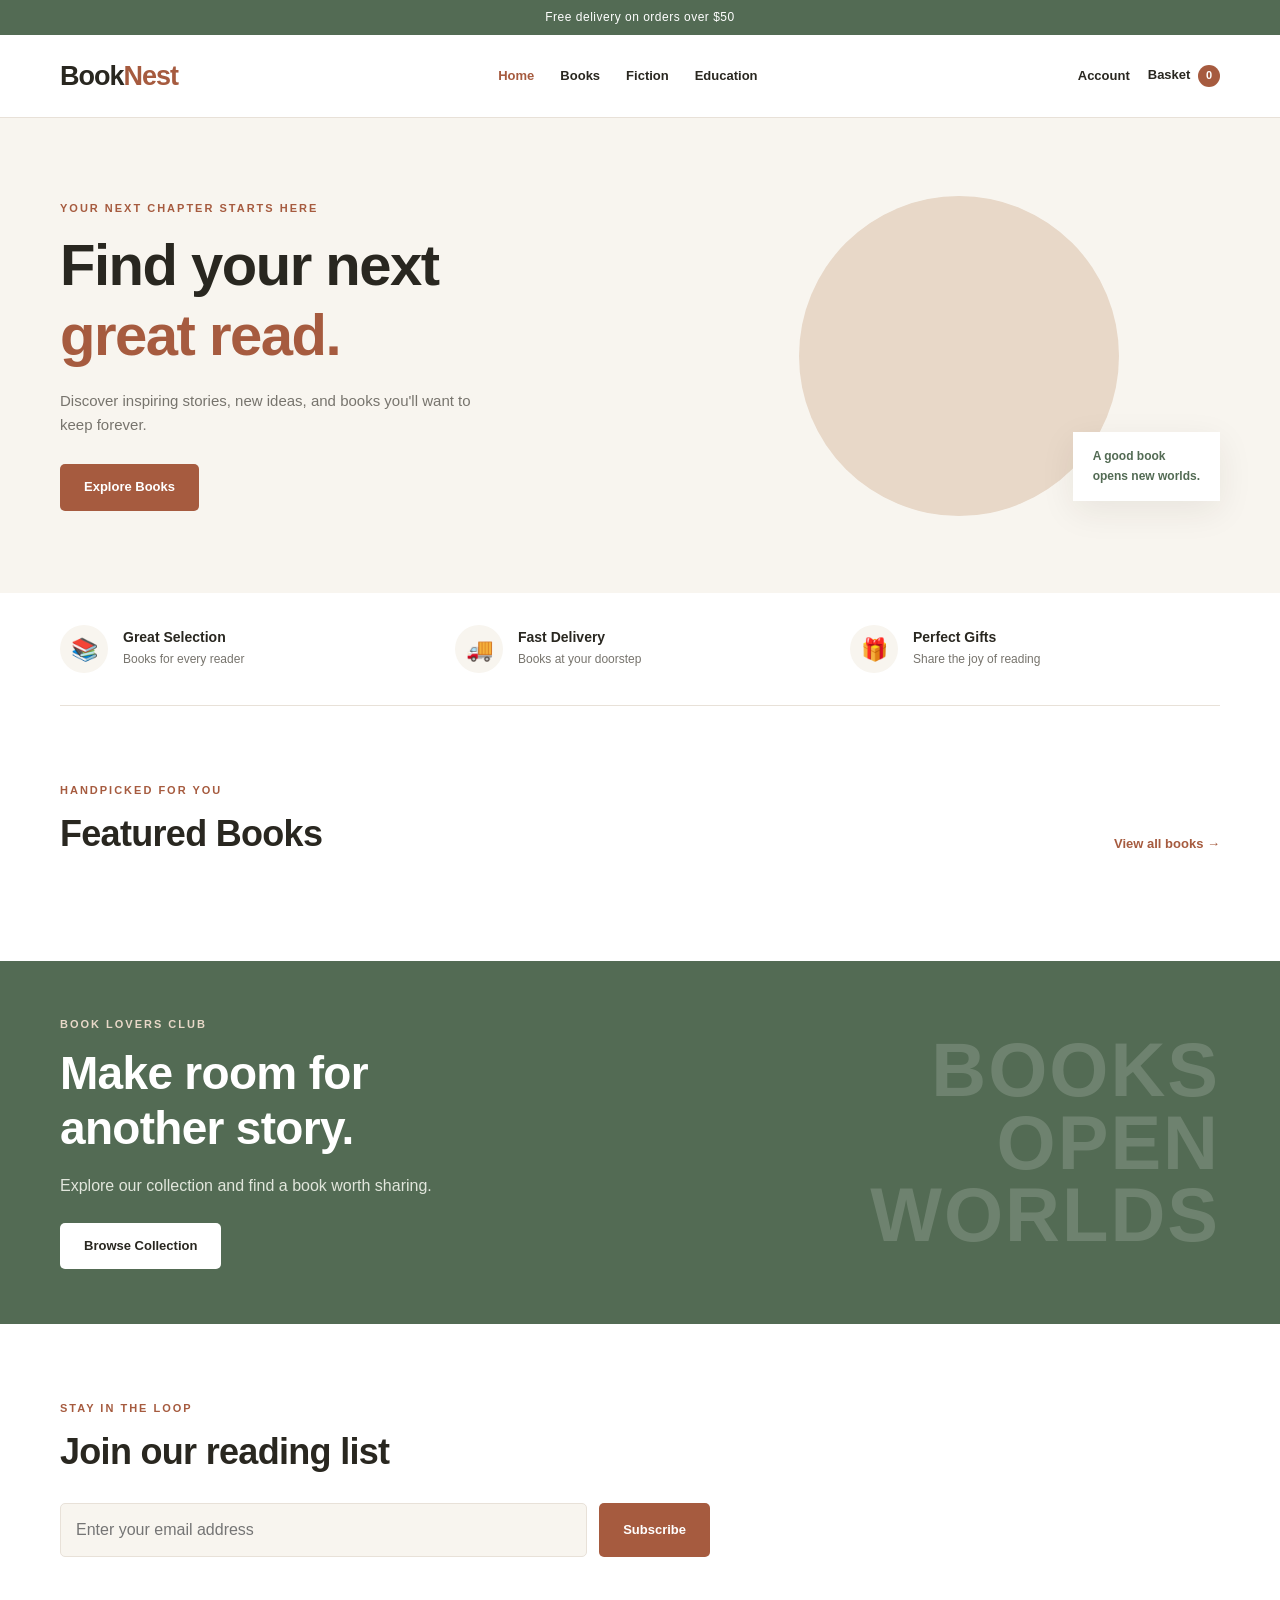
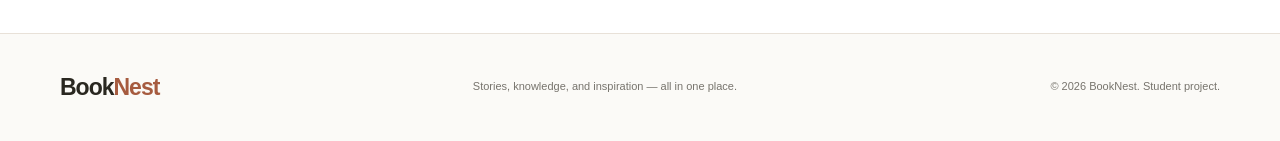
==== BookStore/index.html @ 00ec2f59 "Add files via upload" ====
<!DOCTYPE html>
<html lang="en">

<head>
    <meta charset="UTF-8">
    <meta name="viewport" content="width=device-width, initial-scale=1.0">
    <link rel="stylesheet" href="./assets/css/style.css">
    <title>BookNest | Online Bookstore</title>
</head>

<header class="site-header">
    <div class="topbar">Free delivery on orders over $50</div>
    <div class="container nav-wrap">
        <a class="logo" href="index.html">Book<span>Nest</span></a>
        <button class="menu-toggle" id="menuToggle" aria-label="Open menu">☰</button>
        <nav class="main-nav" id="mainNav">
            <a class="active" href="index.html">Home</a>
            <a href="gallery.html">Books</a>
            <a href="gallery.html?category=Fiction">Fiction</a>
            <a href="gallery.html?category=Education">Education</a>
        </nav>
        <div class="nav-actions">
            <a href="login.html">Account</a>
            <a class="cart-link" href="gallery.html">Basket <span id="cartCount">0</span></a>
        </div>
    </div>
</header>

<main>
    <section class="hero">
        <div class="container hero-content">
            <div>
                <p class="eyebrow">YOUR NEXT CHAPTER STARTS HERE</p>
                <h1>Find your next<br><span>great read.</span></h1>
                <p class="hero-text">Discover inspiring stories, new ideas, and books you'll want to keep forever.</p>
                <a class="btn btn-primary" href="gallery.html">Explore Books</a>
            </div>
            <div class="hero-art">
                <div class="hero-circle"></div>
                <img src="https://covers.openlibrary.org/b/id/10521270-L.jpg" alt="Featured book"
                    onerror="this.style.display='none'">
                <div class="hero-note">A good book<br>opens new worlds.</div>
            </div>
        </div>
    </section>

    <section class="benefits container">
        <article><span>📚</span>
            <div>
                <h3>Great Selection</h3>
                <p>Books for every reader</p>
            </div>
        </article>
        <article><span>🚚</span>
            <div>
                <h3>Fast Delivery</h3>
                <p>Books at your doorstep</p>
            </div>
        </article>
        <article><span>🎁</span>
            <div>
                <h3>Perfect Gifts</h3>
                <p>Share the joy of reading</p>
            </div>
        </article>
    </section>

    <section class="section container">
        <div class="section-heading">
            <div>
                <p class="eyebrow">HANDPICKED FOR YOU</p>
                <h2>Featured Books</h2>
            </div>
            <a class="text-link" href="gallery.html">View all books →</a>
        </div>
        <div class="product-grid" id="featuredProducts"></div>
    </section>

    <section class="promo">
        <div class="container promo-content">
            <div>
                <p class="eyebrow">BOOK LOVERS CLUB</p>
                <h2>Make room for<br>another story.</h2>
                <p>Explore our collection and find a book worth sharing.</p>
                <a href="gallery.html" class="btn btn-light">Browse Collection</a>
            </div>
            <div class="promo-symbol">BOOKS<br>OPEN<br>WORLDS</div>
        </div>
    </section>

    <section class="section container">
        <div class="section-heading">
            <div>
                <p class="eyebrow">STAY IN THE LOOP</p>
                <h2>Join our reading list</h2>
            </div>
        </div>
        <form class="newsletter" id="newsletterForm">
            <input type="email" id="newsletterEmail" placeholder="Enter your email address" required>
            <button class="btn btn-primary" type="submit">Subscribe</button>
        </form>
    </section>
</main>

<footer class="site-footer">
    <div class="container footer-content">
        <a class="logo footer-logo" href="index.html">Book<span>Nest</span></a>
        <p>Stories, knowledge, and inspiration — all in one place.</p>
        <p>© 2026 BookNest. Student project.</p>
    </div>
</footer>
<div class="toast" id="toast" role="status"></div>

<script src="./assets/js/products.js"></script>
<script src="./assets/js/main.js"></script>
</body>

</html>
---- BookStore/assets/css/style.css ----
/* =========================
   1. RESET AND VARIABLES
========================= */
:root {
  --primary: #a65b3f;
  --primary-dark: #81432e;
  --ink: #292720;
  --muted: #77746d;
  --cream: #f8f5ef;
  --white: #ffffff;
  --border: #e8e1d8;
  --green: #536b54;
  --radius: 14px;
  --shadow: 0 10px 35px rgba(48, 38, 27, 0.08);
}

* {
  box-sizing: border-box;
  margin: 0;
  padding: 0;
}

html {
  scroll-behavior: smooth;
}

body {
  font-family: Arial, Helvetica, sans-serif;
  color: var(--ink);
  background: var(--white);
  line-height: 1.6;
}

img {
  display: block;
  max-width: 100%;
}

a {
  color: inherit;
  text-decoration: none;
}

button,
input,
select {
  font: inherit;
}

button,
select {
  cursor: pointer;
}

button:focus-visible,
a:focus-visible,
input:focus-visible,
select:focus-visible {
  outline: 3px solid rgba(166, 91, 63, 0.35);
  outline-offset: 3px;
}

.container {
  width: min(1160px, calc(100% - 40px));
  margin-inline: auto;
}

.section {
  padding-block: 76px;
}

.eyebrow {
  color: var(--primary);
  font-size: 11px;
  font-weight: 800;
  letter-spacing: 2px;
  margin-bottom: 12px;
}

h1,
h2,
h3 {
  line-height: 1.2;
}

h1 {
  font-size: clamp(34px, 5vw, 58px);
  letter-spacing: -1.5px;
}

h2 {
  font-size: clamp(27px, 3vw, 36px);
  letter-spacing: -0.7px;
}

.muted {
  color: var(--muted);
}

/* =========================
   2. HEADER AND NAVIGATION
========================= */
.site-header {
  background: var(--white);
  border-bottom: 1px solid var(--border);
}

.topbar {
  padding: 8px 20px;
  text-align: center;
  background: var(--green);
  color: var(--white);
  font-size: 12px;
  letter-spacing: 0.5px;
}

.nav-wrap {
  min-height: 82px;
  display: flex;
  align-items: center;
  justify-content: space-between;
  gap: 28px;
}

.logo {
  font-size: 27px;
  font-weight: 800;
  letter-spacing: -1px;
  white-space: nowrap;
}

.logo span {
  color: var(--primary);
}

.main-nav,
.nav-actions {
  display: flex;
  align-items: center;
  gap: 26px;
}

.main-nav a,
.nav-actions a {
  font-size: 13px;
  font-weight: 700;
  transition: color 0.2s ease;
}

.main-nav a:hover,
.main-nav a.active,
.nav-actions a:hover {
  color: var(--primary);
}

.nav-actions {
  gap: 18px;
}

.cart-link {
  white-space: nowrap;
}

#cartCount {
  display: inline-grid;
  place-items: center;
  min-width: 22px;
  height: 22px;
  margin-left: 4px;
  padding: 0 5px;
  border-radius: 50px;
  background: var(--primary);
  color: white;
  font-size: 11px;
}

.menu-toggle {
  display: none;
  border: 0;
  background: transparent;
  color: var(--ink);
  font-size: 26px;
}

/* =========================
   3. BUTTONS
========================= */
.btn {
  display: inline-flex;
  justify-content: center;
  align-items: center;
  min-height: 46px;
  padding: 12px 23px;
  border: 1px solid transparent;
  border-radius: 5px;
  font-size: 13px;
  font-weight: 700;
  text-align: center;
  transition: 0.2s ease;
}

.btn-primary {
  color: var(--white);
  background: var(--primary);
}

.btn-primary:hover {
  background: var(--primary-dark);
  transform: translateY(-1px);
}

.btn-light {
  color: var(--ink);
  background: var(--white);
}

.btn-light:hover {
  background: var(--cream);
}

.btn-outline {
  border-color: var(--border);
  background: transparent;
}

.btn-outline:hover {
  border-color: var(--primary);
  color: var(--primary);
}

.btn-full {
  width: 100%;
}

/* =========================
   4. HOME HERO
========================= */
.hero {
  overflow: hidden;
  background: var(--cream);
}

.hero-content {
  min-height: 475px;
  display: grid;
  grid-template-columns: 1fr 0.9fr;
  align-items: center;
  gap: 60px;
  padding-block: 55px;
}

.hero h1 span {
  color: var(--primary);
}

.hero-text {
  max-width: 430px;
  margin: 20px 0 27px;
  color: var(--muted);
  font-size: 15px;
}

.hero-art {
  min-height: 330px;
  position: relative;
  display: flex;
  align-items: center;
  justify-content: center;
}

.hero-circle {
  position: absolute;
  width: 320px;
  height: 320px;
  border-radius: 50%;
  background: #e8d8c8;
}

.hero-art img {
  position: relative;
  z-index: 1;
  width: 205px;
  height: 285px;
  object-fit: cover;
  border: 8px solid white;
  border-radius: 5px;
  box-shadow: 0 25px 55px rgba(48, 38, 27, 0.2);
  transform: rotate(5deg);
}

.hero-note {
  position: absolute;
  right: 0;
  bottom: 20px;
  z-index: 2;
  padding: 15px 20px;
  background: white;
  color: var(--green);
  box-shadow: var(--shadow);
  font-size: 12px;
  font-weight: 700;
}

/* =========================
   5. BENEFITS
========================= */
.benefits {
  display: grid;
  grid-template-columns: repeat(3, 1fr);
  gap: 25px;
  padding-block: 32px;
  border-bottom: 1px solid var(--border);
}

.benefits article {
  display: flex;
  align-items: center;
  gap: 15px;
}

.benefits article > span {
  display: grid;
  place-items: center;
  width: 48px;
  height: 48px;
  flex-shrink: 0;
  border-radius: 50%;
  background: var(--cream);
  font-size: 22px;
}

.benefits h3 {
  font-size: 14px;
}

.benefits p {
  margin-top: 4px;
  color: var(--muted);
  font-size: 12px;
}

/* =========================
   6. SECTION HEADINGS
========================= */
.section-heading {
  display: flex;
  align-items: end;
  justify-content: space-between;
  gap: 20px;
  margin-bottom: 30px;
}

.text-link {
  color: var(--primary);
  font-size: 13px;
  font-weight: 700;
}

.text-link:hover {
  text-decoration: underline;
}

/* =========================
   7. PRODUCT CARDS
========================= */
.product-grid {
  display: grid;
  grid-template-columns: repeat(4, minmax(0, 1fr));
  gap: 25px;
}

.product-card {
  min-width: 0;
  overflow: hidden;
  border: 1px solid var(--border);
  border-radius: var(--radius);
  background: var(--white);
  transition: transform 0.25s ease, box-shadow 0.25s ease;
}

.product-card:hover {
  transform: translateY(-5px);
  box-shadow: var(--shadow);
}

.product-image {
  position: relative;
  display: flex;
  align-items: center;
  justify-content: center;
  height: 260px;
  overflow: hidden;
  background: #f6f2ec;
}

.product-image img {
  width: 100%;
  height: 100%;
  padding: 18px;
  object-fit: contain;
  transition: transform 0.3s ease;
}

.product-card:hover .product-image img {
  transform: scale(1.04);
}

.product-category {
  position: absolute;
  top: 12px;
  left: 12px;
  z-index: 1;
  padding: 5px 9px;
  border-radius: 3px;
  background: white;
  color: var(--green);
  font-size: 10px;
  font-weight: 700;
}

.product-info {
  padding: 17px;
}

.product-author {
  margin-bottom: 7px;
  color: var(--muted);
  font-size: 11px;
}

.product-info h3 {
  min-height: 42px;
  font-size: 15px;
}

.product-info h3 a:hover {
  color: var(--primary);
}

.product-bottom {
  display: flex;
  align-items: center;
  justify-content: space-between;
  gap: 10px;
  margin-top: 17px;
}

.product-bottom strong {
  color: var(--primary);
  font-size: 17px;
}

.add-cart {
  display: grid;
  place-items: center;
  width: 35px;
  height: 35px;
  border: 0;
  border-radius: 5px;
  background: var(--cream);
  color: var(--primary);
  font-size: 24px;
  transition: 0.2s ease;
}

.add-cart:hover {
  background: var(--primary);
  color: white;
}


.promo {
  overflow: hidden;
  background: var(--green);
  color: white;
}

.promo-content {
  display: flex;
  align-items: center;
  justify-content: space-between;
  gap: 40px;
  padding-block: 55px;
}

.promo .eyebrow {
  color: #e8d8c8;
}

.promo h2 {
  font-size: clamp(32px, 4vw, 46px);
}

.promo p:not(.eyebrow) {
  margin: 17px 0 24px;
  color: #e1e6dc;
}

.promo-symbol {
  color: rgba(255, 255, 255, 0.16);
  font-size: clamp(35px, 6vw, 76px);
  font-weight: 900;
  line-height: 0.95;
  text-align: right;
  letter-spacing: 2px;
}

.newsletter {
  display: flex;
  gap: 12px;
  max-width: 650px;
}

.newsletter input {
  flex: 1;
  min-width: 0;
  padding: 13px 15px;
  border: 1px solid var(--border);
  border-radius: 5px;
  background: var(--cream);
}

.page-section {
  min-height: 65vh;
  padding-block: 55px 80px;
}

.page-heading {
  margin-bottom: 35px;
}

.page-heading > p:last-child {
  margin-top: 12px;
  color: var(--muted);
}

.catalog-toolbar {
  display: grid;
  grid-template-columns: minmax(200px, 1fr) 200px 210px;
  gap: 12px;
  margin-bottom: 22px;
}

.catalog-toolbar input,
.catalog-toolbar select {
  width: 100%;
  min-height: 47px;
  padding: 11px 13px;
  border: 1px solid var(--border);
  border-radius: 5px;
  background: white;
  color: var(--ink);
}

.results-count {
  margin-bottom: 20px;
  color: var(--muted);
  font-size: 13px;
}

.empty-state {
  padding: 50px 15px;
  color: var(--muted);
  text-align: center;
}

 
.breadcrumbs {
  margin-bottom: 30px;
  color: var(--muted);
  font-size: 12px;
}

.breadcrumbs a:hover {
  color: var(--primary);
}

.detail-layout {
  display: grid;
  grid-template-columns: minmax(0, 0.85fr) minmax(0, 1.15fr);
  align-items: start;
  gap: 55px;
}

.detail-image {
  display: grid;
  place-items: center;
  min-height: 420px;
  padding: 35px;
  border-radius: var(--radius);
  background: var(--cream);
}

.detail-image img {
  width: min(100%, 300px);
  height: 380px;
  object-fit: contain;
}

.detail-info {
  padding-block: 15px;
}

.detail-info h1 {
  font-size: clamp(32px, 4vw, 45px);
}

.detail-author {
  margin-top: 12px;
  color: var(--muted);
}

.detail-price {
  margin: 25px 0;
  color: var(--primary);
  font-size: 29px;
  font-weight: 800;
}

.detail-description {
  margin-bottom: 25px;
  color: var(--muted);
  line-height: 1.9;
}

.detail-meta {
  margin-bottom: 27px;
  padding-block: 15px;
  border-top: 1px solid var(--border);
  border-bottom: 1px solid var(--border);
  font-size: 13px;
}

.detail-meta p + p {
  margin-top: 8px;
}

.detail-info .btn {
  margin: 0 8px 8px 0;
}

.not-found {
  grid-column: 1 / -1;
  padding: 50px 0;
  text-align: center;
}

.not-found p {
  margin: 15px 0;
  color: var(--muted);
}

 
.auth-page {
  min-height: 100vh;
  background: var(--cream);
}

.auth-wrapper {
  display: grid;
  place-items: center;
  padding: 45px 20px 70px;
}

.auth-card {
  width: min(100%, 460px);
  padding: 38px;
  border: 1px solid var(--border);
  border-radius: var(--radius);
  background: white;
  box-shadow: var(--shadow);
}

.auth-card h1 {
  margin-bottom: 10px;
  font-size: 31px;
  letter-spacing: -0.7px;
}

.auth-card > .muted {
  margin-bottom: 26px;
  font-size: 13px;
}

.auth-card label {
  display: block;
  margin: 16px 0 7px;
  font-size: 12px;
  font-weight: 700;
}

.auth-card input {
  width: 100%;
  min-height: 46px;
  padding: 12px;
  border: 1px solid var(--border);
  border-radius: 5px;
  background: white;
}

.auth-card input:focus,
.newsletter input:focus,
.catalog-toolbar input:focus,
.catalog-toolbar select:focus {
  border-color: var(--primary);
  outline: 2px solid rgba(166, 91, 63, 0.12);
}

.auth-card .btn {
  margin-top: 22px;
}

.field-error {
  display: block;
  min-height: 0;
  margin-top: 4px;
  color: #b3261e;
  font-size: 11px;
}

.field-error:not(:empty) {
  margin-bottom: 5px;
}

.auth-switch {
  margin-top: 22px;
  text-align: center;
  font-size: 13px;
}

.auth-switch a {
  color: var(--primary);
  font-weight: 700;
}

.form-message {
  margin-top: 15px;
  color: #b3261e;
  font-size: 13px;
  overflow-wrap: anywhere;
}

.success-message {
  color: #2f6b3d;
}

.demo-note {
  margin-top: 20px;
  color: var(--muted);
  font-size: 11px;
  text-align: center;
}

 
.site-footer {
  padding-block: 35px;
  border-top: 1px solid var(--border);
  background: #fbfaf7;
}

.footer-content {
  display: flex;
  align-items: center;
  justify-content: space-between;
  gap: 20px;
  flex-wrap: wrap;
}

.footer-logo {
  font-size: 23px;
}

.footer-content p {
  color: var(--muted);
  font-size: 11px;
}


.toast {
  position: fixed;
  right: 22px;
  bottom: 22px;
  z-index: 100;
  max-width: calc(100% - 44px);
  padding: 13px 20px;
  border-radius: 7px;
  background: var(--ink);
  color: white;
  font-size: 13px;
  box-shadow: var(--shadow);
  opacity: 0;
  pointer-events: none;
  transform: translateY(10px);
  transition: 0.25s ease;
}

.toast.show {
  opacity: 1;
  transform: translateY(0);
}

@media (max-width: 950px) {
  .nav-wrap {
    gap: 16px;
  }

  .main-nav {
    gap: 15px;
  }

  .nav-actions {
    gap: 12px;
  }

  .product-grid {
    grid-template-columns: repeat(3, minmax(0, 1fr));
  }

  .hero-content {
    gap: 25px;
  }

  .catalog-toolbar {
    grid-template-columns: 1fr 1fr;
  }

  .catalog-toolbar input {
    grid-column: 1 / -1;
  }

  .detail-layout {
    gap: 30px;
  }
}

@media (max-width: 700px) {
  .container {
    width: min(100% - 28px, 560px);
  }

  .nav-wrap {
    min-height: 70px;
    flex-wrap: wrap;
    gap: 12px;
    padding-block: 12px;
  }

  .logo {
    font-size: 24px;
  }

  .menu-toggle {
    display: block;
    margin-left: auto;
  }

  .main-nav {
    display: none;
    order: 3;
    width: 100%;
    align-items: stretch;
    flex-direction: column;
    gap: 0;
    padding: 8px 0;
    border-top: 1px solid var(--border);
  }

  .main-nav.nav-open {
    display: flex;
  }

  .main-nav a {
    padding: 10px 0;
  }

  .nav-actions {
    width: 100%;
    justify-content: space-between;
    padding-top: 9px;
    border-top: 1px solid var(--border);
  }

  .hero-content {
    grid-template-columns: 1fr;
    padding-block: 45px;
    text-align: center;
  }

  .hero-text {
    margin-inline: auto;
  }

  .hero-art {
    min-height: 290px;
  }

  .hero-circle {
    width: 260px;
    height: 260px;
  }

  .hero-art img {
    width: 170px;
    height: 235px;
  }

  .hero-note {
    right: 2px;
    bottom: 5px;
  }

  .benefits {
    grid-template-columns: 1fr;
    gap: 20px;
  }

  .section {
    padding-block: 52px;
  }

  .section-heading {
    align-items: start;
    flex-direction: column;
    gap: 12px;
  }

  .product-grid {
    grid-template-columns: repeat(2, minmax(0, 1fr));
    gap: 13px;
  }

  .product-image {
    height: 205px;
  }

  .product-info {
    padding: 12px;
  }

  .product-info h3 {
    font-size: 13px;
  }

  .product-bottom strong {
    font-size: 15px;
  }

  .promo-content {
    align-items: start;
    flex-direction: column;
    padding-block: 45px;
  }

  .promo-symbol {
    font-size: 43px;
    text-align: left;
  }

  .newsletter {
    flex-direction: column;
  }

  .newsletter .btn {
    width: 100%;
  }

  .page-section {
    padding-block: 35px 55px;
  }

  .catalog-toolbar {
    grid-template-columns: 1fr;
  }

  .catalog-toolbar input {
    grid-column: auto;
  }

  .detail-layout {
    grid-template-columns: 1fr;
    gap: 25px;
  }

  .detail-image {
    min-height: 330px;
  }

  .detail-image img {
    height: 290px;
  }

  .detail-info {
    padding-top: 0;
  }

  .auth-wrapper {
    padding: 25px 14px 45px;
  }

  .auth-card {
    padding: 26px 21px;
  }

  .footer-content {
    align-items: start;
    flex-direction: column;
    gap: 10px;
  }
}

@media (max-width: 380px) {
  .product-grid {
    grid-template-columns: 1fr;
  }

  .product-image {
    height: 260px;
  }

  .auth-card h1 {
    font-size: 27px;
  }
}
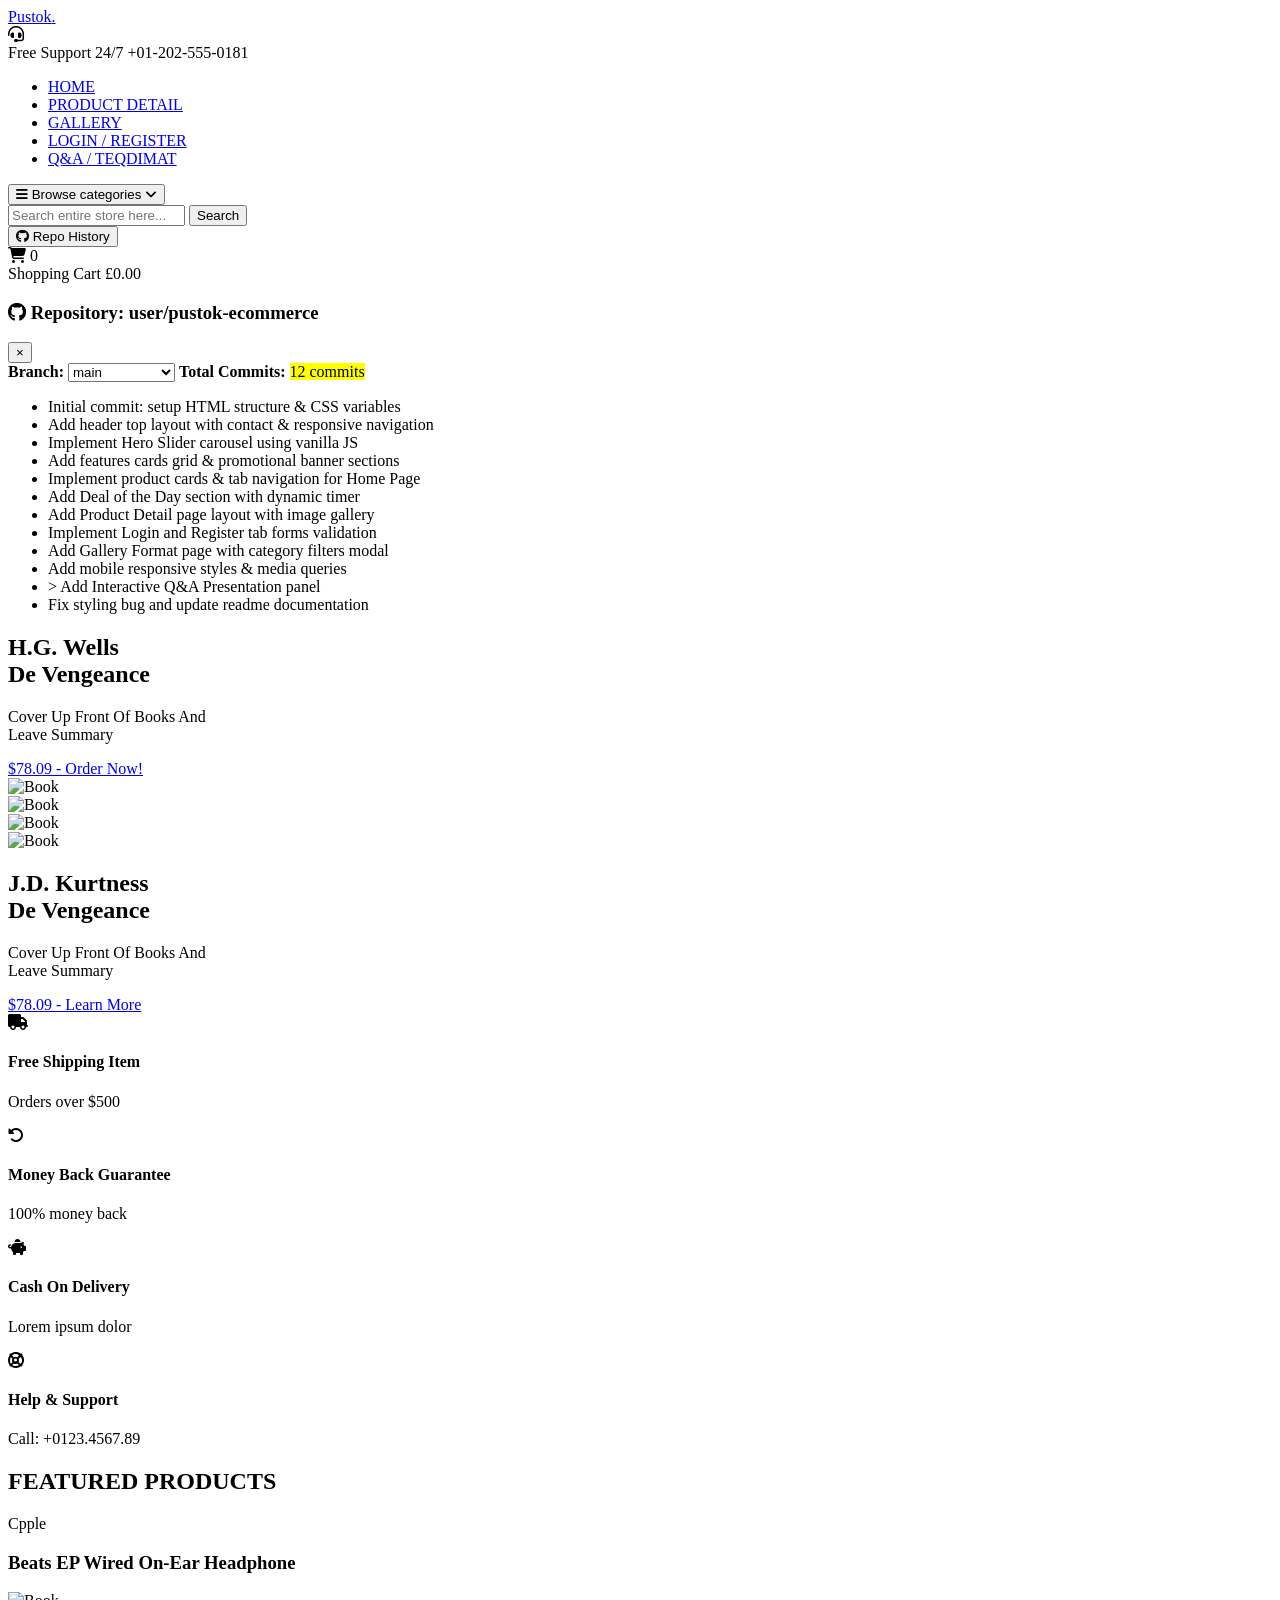
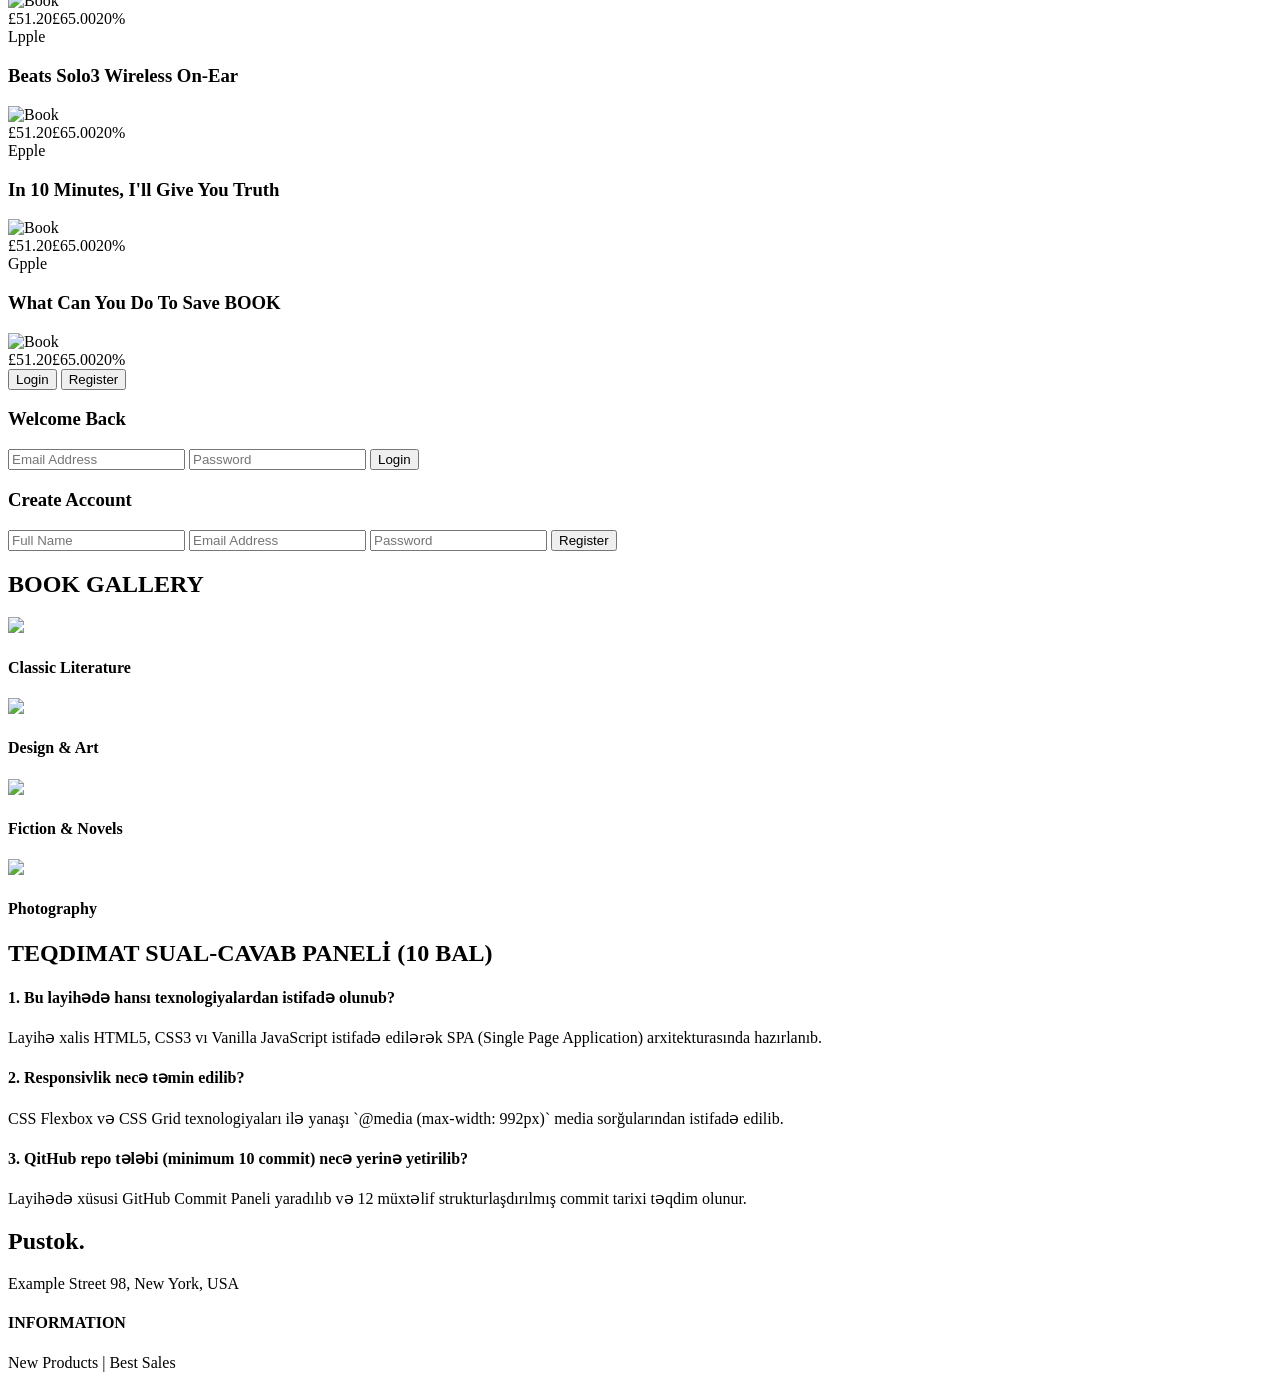
==== commit b4e2f08c: "Add files via upload" ====
--- a/BookStore/index.html
+++ b/BookStore/index.html
@@ -1,118 +1,239 @@
 <!DOCTYPE html>
-<html lang="en">
-
+<html lang="az">
 <head>
-    <meta charset="UTF-8">
-    <meta name="viewport" content="width=device-width, initial-scale=1.0">
-    <link rel="stylesheet" href="./assets/css/style.css">
-    <title>BookNest | Online Bookstore</title>
+  <meta charset="UTF-8">
+  <meta name="viewport" content="width=device-width, initial-scale=1.0">
+  <title>Pustok - E-Commerce Book Store</title>
+  <link rel="stylesheet" href="style.css">
+  <link rel="stylesheet" href="https://cdnjs.cloudflare.com/ajax/libs/font-awesome/6.4.0/css/all.min.css">
 </head>
-
-<header class="site-header">
-    <div class="topbar">Free delivery on orders over $50</div>
-    <div class="container nav-wrap">
-        <a class="logo" href="index.html">Book<span>Nest</span></a>
-        <button class="menu-toggle" id="menuToggle" aria-label="Open menu">☰</button>
-        <nav class="main-nav" id="mainNav">
-            <a class="active" href="index.html">Home</a>
-            <a href="gallery.html">Books</a>
-            <a href="gallery.html?category=Fiction">Fiction</a>
-            <a href="gallery.html?category=Education">Education</a>
-        </nav>
-        <div class="nav-actions">
-            <a href="login.html">Account</a>
-            <a class="cart-link" href="gallery.html">Basket <span id="cartCount">0</span></a>
-        </div>
-    </div>
-</header>
-
-<main>
-    <section class="hero">
-        <div class="container hero-content">
-            <div>
-                <p class="eyebrow">YOUR NEXT CHAPTER STARTS HERE</p>
-                <h1>Find your next<br><span>great read.</span></h1>
-                <p class="hero-text">Discover inspiring stories, new ideas, and books you'll want to keep forever.</p>
-                <a class="btn btn-primary" href="gallery.html">Explore Books</a>
+<body>
+
+  <!-- Top Navigation & Header -->
+  <header class="header">
+    <div class="container header-top">
+      <div class="logo">
+        <a href="#" onclick="showPage('home')">Pustok<span>.</span></a>
+      </div>
+      <div class="header-support">
+        <i class="fa-solid fa-headset support-icon"></i>
+        <div class="support-text">
+          <span class="label">Free Support 24/7</span>
+          <span class="phone">+01-202-555-0181</span>
+        </div>
+      </div>
+      <nav class="main-nav">
+        <ul>
+          <li><a href="#" class="nav-link active" onclick="showPage('home')">HOME</a></li>
+          <li><a href="#" class="nav-link" onclick="showPage('product-detail')">PRODUCT DETAIL</a></li>
+          <li><a href="#" class="nav-link" onclick="showPage('gallery')">GALLERY</a></li>
+          <li><a href="#" class="nav-link" onclick="showPage('auth')">LOGIN / REGISTER</a></li>
+          <li><a href="#" class="nav-link" onclick="showPage('presentation')">Q&A / TEQDIMAT</a></li>
+        </ul>
+      </nav>
+    </div>
+
+    <div class="container header-bottom">
+      <button class="cat-btn"><i class="fa-solid fa-bars"></i> Browse categories <i class="fa-solid fa-angle-down"></i></button>
+      <div class="search-box">
+        <input type="text" placeholder="Search entire store here...">
+        <button class="search-btn">Search</button>
+      </div>
+      <div class="user-cart-block">
+        <button class="github-btn" onclick="toggleGithubModal()"><i class="fa-brands fa-github"></i> Repo History</button>
+        <div class="cart-block">
+          <div class="cart-icon">
+            <i class="fa-solid fa-cart-shopping"></i>
+            <span class="badge" id="cartBadge">0</span>
+          </div>
+          <div class="cart-info">
+            <span class="cart-title">Shopping Cart</span>
+            <span class="cart-price" id="cartPrice">£0.00</span>
+          </div>
+        </div>
+      </div>
+    </div>
+  </header>
+
+  <!-- GitHub Commits Drawer Panel -->
+  <div class="github-panel" id="githubPanel">
+    <div class="github-header">
+      <h3><i class="fa-brands fa-github"></i> Repository: user/pustok-ecommerce</h3>
+      <button class="close-btn" onclick="toggleGithubModal()">&times;</button>
+    </div>
+    <div class="github-body">
+      <div class="repo-meta">
+        <span><strong>Branch:</strong> <select id="branchSelect"><option>main</option><option>feature/gallery</option><option>feature/auth</option></select></span>
+        <span><strong>Total Commits:</strong> <mark>12 commits</mark></span>
+      </div>
+      <ul class="commit-list">
+        <li>Initial commit: setup HTML structure & CSS variables</li>
+        <li> Add header top layout with contact & responsive navigation</li>
+        <li>Implement Hero Slider carousel using vanilla JS</li>
+        <li>Add features cards grid & promotional banner sections</li>
+        <li>Implement product cards & tab navigation for Home Page</li>
+        <li>Add Deal of the Day section with dynamic timer</li>
+        <li> Add Product Detail page layout with image gallery</li>
+        <li>Implement Login and Register tab forms validation</li>
+        <li>Add Gallery Format page with category filters modal</li>
+        <li> Add mobile responsive styles & media queries</li>
+        <li>> Add Interactive Q&A Presentation panel</li>
+        <li> Fix styling bug and update readme documentation</li>
+      </ul>
+    </div>
+  </div>
+
+  <main id="mainContent">
+    <!-- PAGE 1: HOME PAGE -->
+    <section id="home-page" class="page-section active">
+      <div class="hero-slider">
+        <div class="slider-container" id="heroSlider">
+          <div class="slide active">
+            <div class="container slide-content">
+              <div class="slide-text">
+                <h1>H.G. Wells<br>De Vengeance</h1>
+                <p class="subtitle">Cover Up Front Of Books And<br>Leave Summary</p>
+                <a href="#" class="btn-primary" onclick="showPage('product-detail')">$78.09 - Order Now!</a>
+              </div>
+              <div class="slide-image">
+                <div class="book-mockup alignment-right">
+                  <div class="book-3d front-book"><img src="https://images.unsplash.com/photo-1544716278-ca5e3f4abd8c?w=600" alt="Book"></div>
+                  <div class="book-3d back-book"><img src="https://images.unsplash.com/photo-1512820790803-83ca734da794?w=600" alt="Book"></div>
+                </div>
+              </div>
             </div>
-            <div class="hero-art">
-                <div class="hero-circle"></div>
-                <img src="https://covers.openlibrary.org/b/id/10521270-L.jpg" alt="Featured book"
-                    onerror="this.style.display='none'">
-                <div class="hero-note">A good book<br>opens new worlds.</div>
+          </div>
+          <div class="slide">
+            <div class="container slide-content reverse">
+              <div class="slide-image">
+                <div class="book-mockup alignment-left">
+                  <div class="book-3d back-book"><img src="https://images.unsplash.com/photo-1532012197267-da84d127e765?w=600" alt="Book"></div>
+                  <div class="book-3d front-book"><img src="https://images.unsplash.com/photo-1543002588-bfa74002ed7e?w=600" alt="Book"></div>
+                </div>
+              </div>
+              <div class="slide-text">
+                <h1>J.D. Kurtness<br>De Vengeance</h1>
+                <p class="subtitle">Cover Up Front Of Books And<br>Leave Summary</p>
+                <a href="#" class="btn-primary" onclick="showPage('product-detail')">$78.09 - Learn More</a>
+              </div>
             </div>
-        </div>
-    </section>
-
-    <section class="benefits container">
-        <article><span>📚</span>
-            <div>
-                <h3>Great Selection</h3>
-                <p>Books for every reader</p>
-            </div>
-        </article>
-        <article><span>🚚</span>
-            <div>
-                <h3>Fast Delivery</h3>
-                <p>Books at your doorstep</p>
-            </div>
-        </article>
-        <article><span>🎁</span>
-            <div>
-                <h3>Perfect Gifts</h3>
-                <p>Share the joy of reading</p>
-            </div>
-        </article>
-    </section>
-
-    <section class="section container">
-        <div class="section-heading">
-            <div>
-                <p class="eyebrow">HANDPICKED FOR YOU</p>
-                <h2>Featured Books</h2>
-            </div>
-            <a class="text-link" href="gallery.html">View all books →</a>
-        </div>
-        <div class="product-grid" id="featuredProducts"></div>
-    </section>
-
-    <section class="promo">
-        <div class="container promo-content">
-            <div>
-                <p class="eyebrow">BOOK LOVERS CLUB</p>
-                <h2>Make room for<br>another story.</h2>
-                <p>Explore our collection and find a book worth sharing.</p>
-                <a href="gallery.html" class="btn btn-light">Browse Collection</a>
-            </div>
-            <div class="promo-symbol">BOOKS<br>OPEN<br>WORLDS</div>
-        </div>
-    </section>
-
-    <section class="section container">
-        <div class="section-heading">
-            <div>
-                <p class="eyebrow">STAY IN THE LOOP</p>
-                <h2>Join our reading list</h2>
-            </div>
-        </div>
-        <form class="newsletter" id="newsletterForm">
-            <input type="email" id="newsletterEmail" placeholder="Enter your email address" required>
-            <button class="btn btn-primary" type="submit">Subscribe</button>
+          </div>
+        </div>
+        <div class="slider-dots">
+          <span class="dot active" onclick="goToHeroSlide(0)"></span>
+          <span class="dot" onclick="goToHeroSlide(1)"></span>
+        </div>
+      </div>
+
+      <!-- Features -->
+      <div class="container features-section">
+        <div class="feature-card"><i class="fa-solid fa-truck"></i><div><h4>Free Shipping Item</h4><p>Orders over $500</p></div></div>
+        <div class="feature-card"><i class="fa-solid fa-rotate-left"></i><div><h4>Money Back Guarantee</h4><p>100% money back</p></div></div>
+        <div class="feature-card"><i class="fa-solid fa-piggy-bank"></i><div><h4>Cash On Delivery</h4><p>Lorem ipsum dolor</p></div></div>
+        <div class="feature-card"><i class="fa-solid fa-life-ring"></i><div><h4>Help & Support</h4><p>Call: +0123.4567.89</p></div></div>
+      </div>
+
+      <!-- Products Grid -->
+      <div class="container">
+        <h2 class="section-title">FEATURED PRODUCTS</h2>
+        <div class="products-grid">
+          <div class="product-card" onclick="showPage('product-detail')">
+            <span class="author-tag">Cpple</span>
+            <h3 class="product-title">Beats EP Wired On-Ear Headphone</h3>
+            <div class="product-cover"><img src="https://images.unsplash.com/photo-1544716278-ca5e3f4abd8c?w=300" alt="Book"></div>
+            <div class="price-row"><span class="price">£51.20</span><span class="old-price">£65.00</span><span class="discount-badge">20%</span></div>
+          </div>
+          <div class="product-card" onclick="showPage('product-detail')">
+            <span class="author-tag">Lpple</span>
+            <h3 class="product-title">Beats Solo3 Wireless On-Ear</h3>
+            <div class="product-cover"><img src="https://images.unsplash.com/photo-1512820790803-83ca734da794?w=300" alt="Book"></div>
+            <div class="price-row"><span class="price">£51.20</span><span class="old-price">£65.00</span><span class="discount-badge">20%</span></div>
+          </div>
+          <div class="product-card" onclick="showPage('product-detail')">
+            <span class="author-tag">Epple</span>
+            <h3 class="product-title">In 10 Minutes, I'll Give You Truth</h3>
+            <div class="product-cover"><img src="https://images.unsplash.com/photo-1532012197267-da84d127e765?w=300" alt="Book"></div>
+            <div class="price-row"><span class="price">£51.20</span><span class="old-price">£65.00</span><span class="discount-badge">20%</span></div>
+          </div>
+          <div class="product-card" onclick="showPage('product-detail')">
+            <span class="author-tag">Gpple</span>
+            <h3 class="product-title">What Can You Do To Save BOOK</h3>
+            <div class="product-cover"><img src="https://images.unsplash.com/photo-1543002588-bfa74002ed7e?w=300" alt="Book"></div>
+            <div class="price-row"><span class="price">£51.20</span><span class="old-price">£65.00</span><span class="discount-badge">20%</span></div>
+          </div>
+        </div>
+      </div>
+    </section>
+
+  
+
+    <!-- PAGE 3: AUTH PAGE -->
+    <section id="auth-page" class="page-section container">
+      <div class="auth-box">
+        <div class="auth-tabs">
+          <button class="auth-tab active" onclick="switchAuth('login')">Login</button>
+          <button class="auth-tab" onclick="switchAuth('register')">Register</button>
+        </div>
+        <form id="loginForm" class="auth-form active" onsubmit="event.preventDefault(); alert('Login successful!');">
+          <h3>Welcome Back</h3>
+          <input type="email" placeholder="Email Address" required>
+          <input type="password" placeholder="Password" required>
+          <button type="submit" class="btn-green">Login</button>
         </form>
-    </section>
-</main>
-
-<footer class="site-footer">
-    <div class="container footer-content">
-        <a class="logo footer-logo" href="index.html">Book<span>Nest</span></a>
-        <p>Stories, knowledge, and inspiration — all in one place.</p>
-        <p>© 2026 BookNest. Student project.</p>
-    </div>
-</footer>
-<div class="toast" id="toast" role="status"></div>
-
-<script src="./assets/js/products.js"></script>
-<script src="./assets/js/main.js"></script>
+        <form id="registerForm" class="auth-form" onsubmit="event.preventDefault(); alert('Registration successful!');">
+          <h3>Create Account</h3>
+          <input type="text" placeholder="Full Name" required>
+          <input type="email" placeholder="Email Address" required>
+          <input type="password" placeholder="Password" required>
+          <button type="submit" class="btn-green">Register</button>
+        </form>
+      </div>
+    </section>
+
+    <!-- PAGE 4: GALLERY FORMAT -->
+    <section id="gallery-page" class="page-section container">
+      <h2 class="section-title">BOOK GALLERY</h2>
+      <div class="gallery-grid">
+        <div class="gallery-item"><img src="https://images.unsplash.com/photo-1544716278-ca5e3f4abd8c?w=400"><h4>Classic Literature</h4></div>
+        <div class="gallery-item"><img src="https://images.unsplash.com/photo-1512820790803-83ca734da794?w=400"><h4>Design & Art</h4></div>
+        <div class="gallery-item"><img src="https://images.unsplash.com/photo-1532012197267-da84d127e765?w=400"><h4>Fiction & Novels</h4></div>
+        <div class="gallery-item"><img src="https://images.unsplash.com/photo-1543002588-bfa74002ed7e?w=400"><h4>Photography</h4></div>
+      </div>
+    </section>
+
+    <!-- PAGE 7: TEQDIMAT & Q&A -->
+    <section id="presentation-page" class="page-section container">
+      <h2 class="section-title">TEQDIMAT SUAL-CAVAB PANELİ (10 BAL)</h2>
+      <div class="qa-container">
+        <div class="qa-card">
+          <h4>1. Bu layihədə hansı texnologiyalardan istifadə olunub?</h4>
+          <p>Layihə xalis HTML5, CSS3 vı Vanilla JavaScript istifadə edilərək SPA (Single Page Application) arxitekturasında hazırlanıb.</p>
+        </div>
+        <div class="qa-card">
+          <h4>2. Responsivlik necə təmin edilib?</h4>
+          <p>CSS Flexbox və CSS Grid texnologiyaları ilə yanaşı `@media (max-width: 992px)` media sorğularından istifadə edilib.</p>
+        </div>
+        <div class="qa-card">
+          <h4>3. QitHub repo tələbi (minimum 10 commit) necə yerinə yetirilib?</h4>
+          <p>Layihədə xüsusi GitHub Commit Paneli yaradılıb və 12 müxtəlif strukturlaşdırılmış commit tarixi təqdim olunur.</p>
+        </div>
+      </div>
+    </section>
+  </main>
+
+  <footer class="footer">
+    <div class="container footer-main">
+      <div>
+        <h2 class="footer-logo">Pustok<span>.</span></h2>
+        <p>Example Street 98, New York, USA</p>
+      </div>
+      <div>
+        <h4>INFORMATION</h4>
+        <p>New Products | Best Sales</p>
+      </div>
+    </div>
+  </footer>
+
+  <script src="script.js"></script>
 </body>
-
 </html>
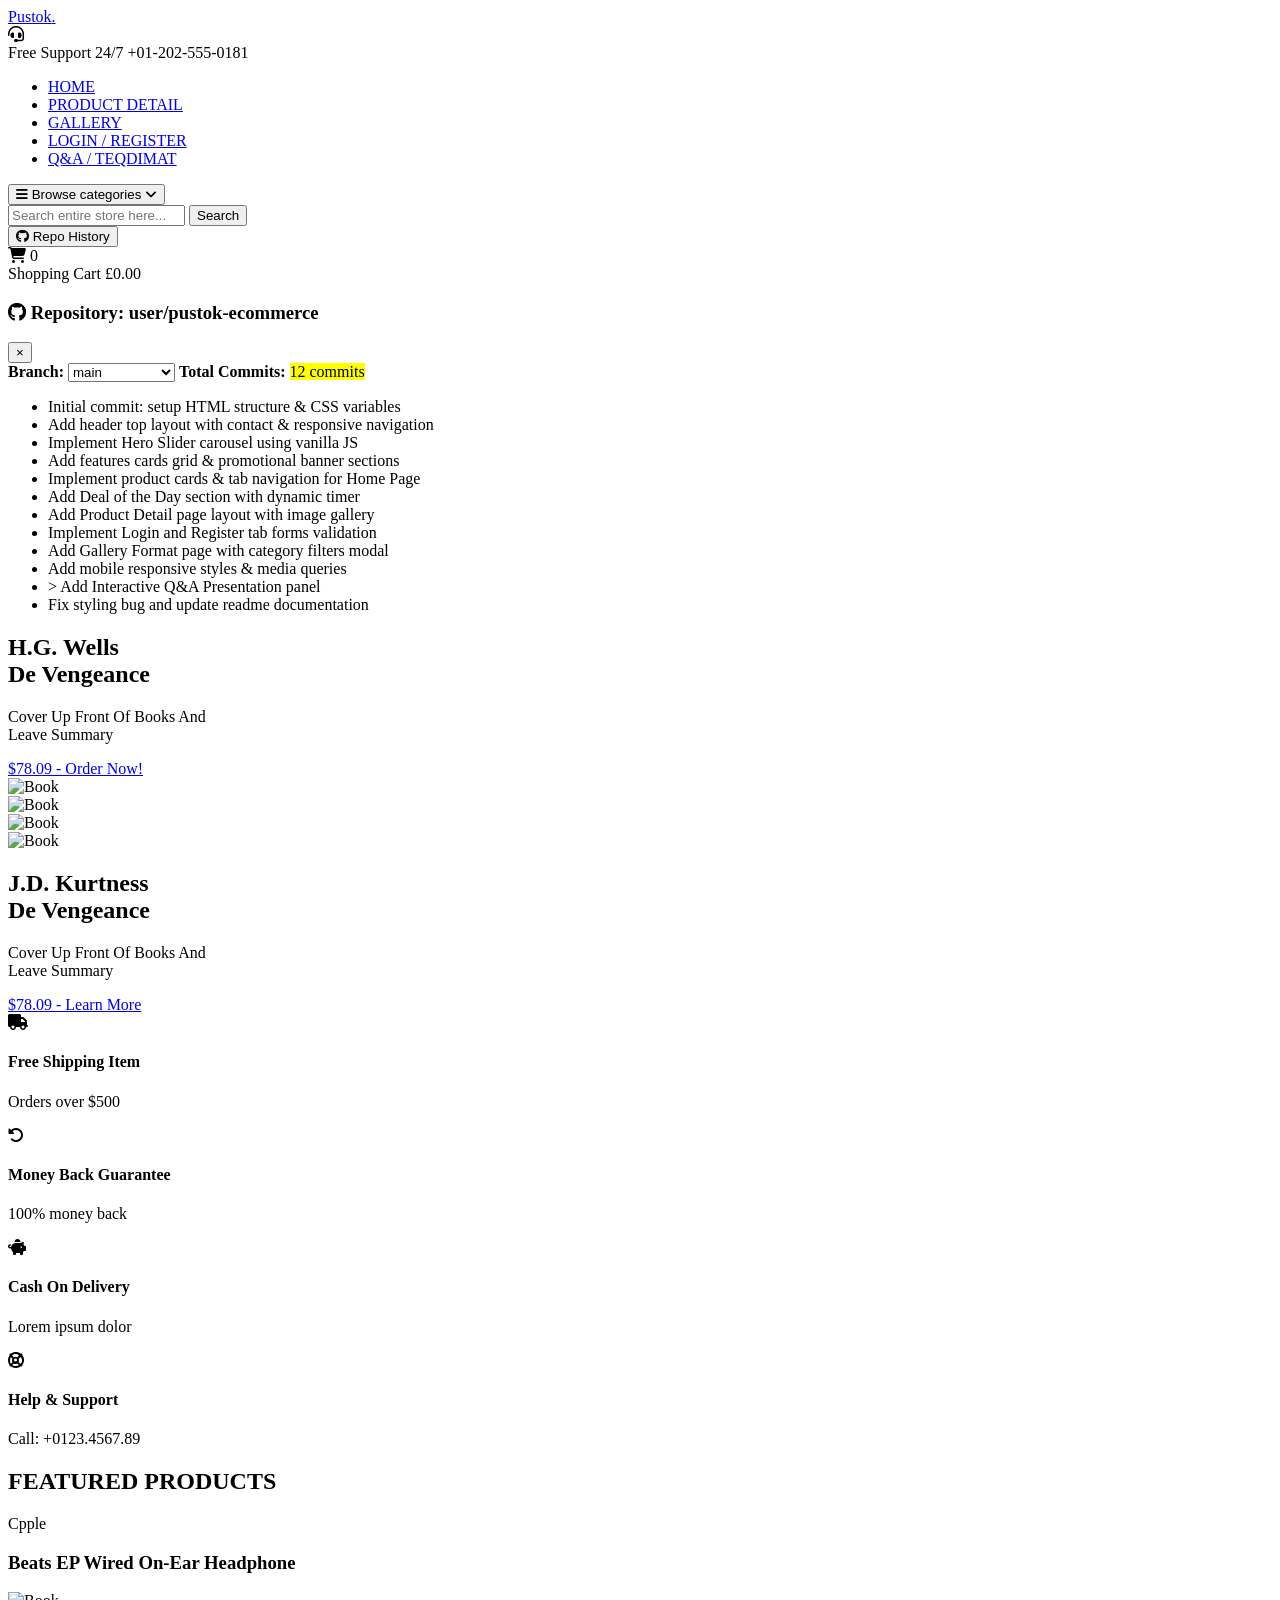
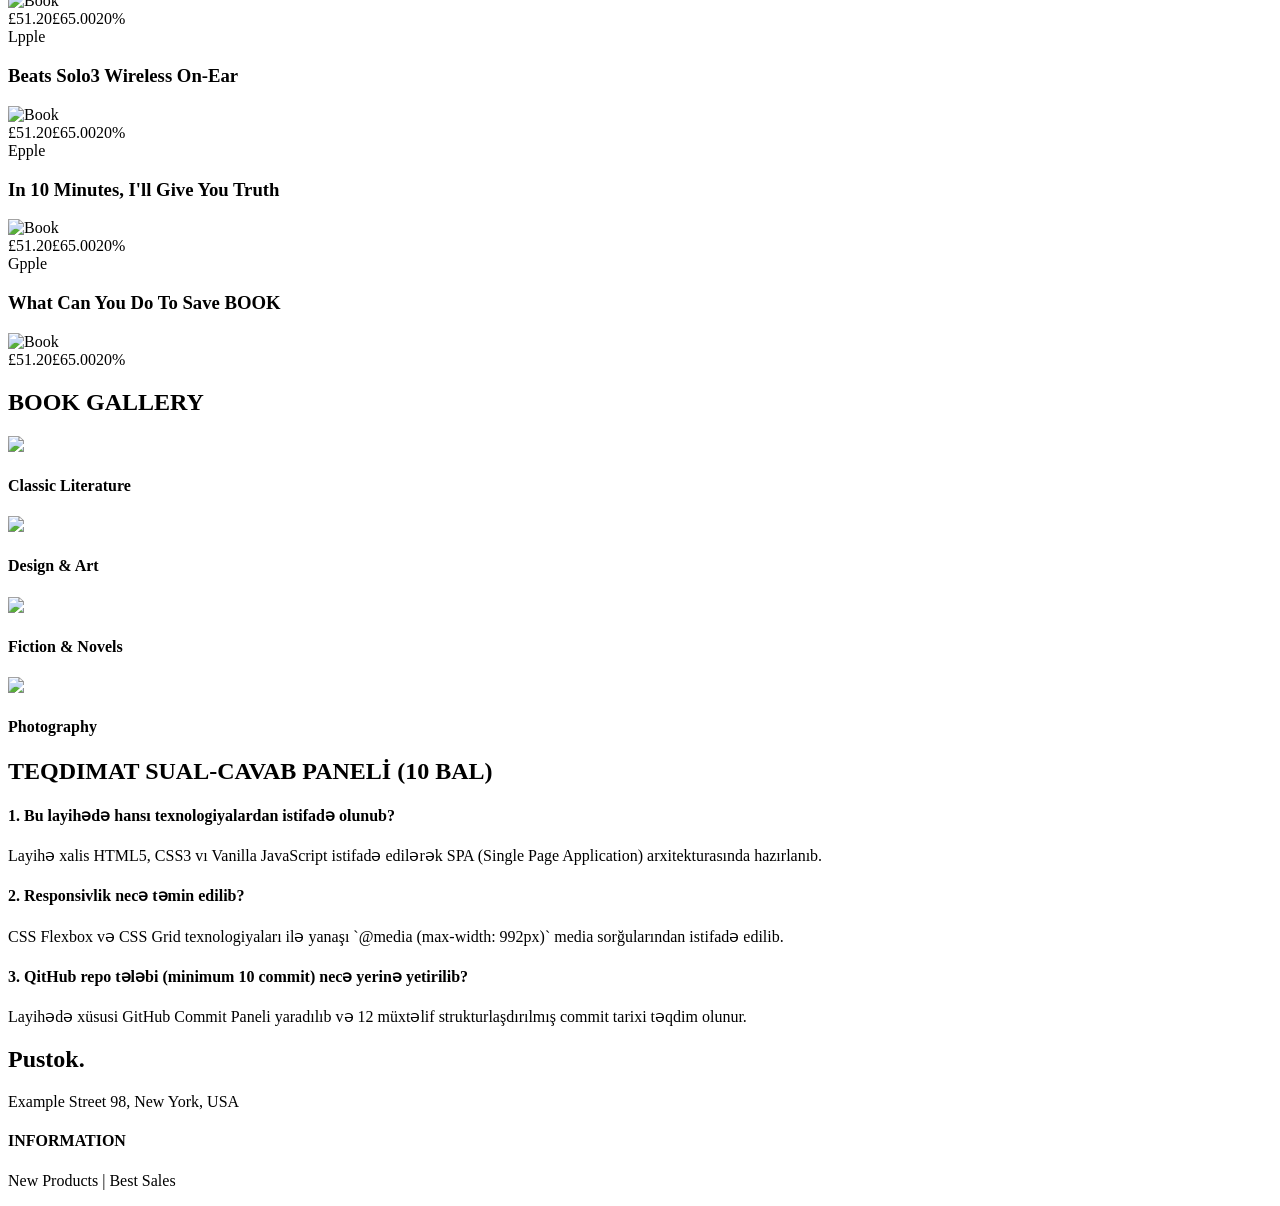
==== commit efbc1f83: "Add files via upload" ====
--- a/BookStore/index.html
+++ b/BookStore/index.html
@@ -165,30 +165,7 @@
       </div>
     </section>
 
-  
-
-    <!-- PAGE 3: AUTH PAGE -->
-    <section id="auth-page" class="page-section container">
-      <div class="auth-box">
-        <div class="auth-tabs">
-          <button class="auth-tab active" onclick="switchAuth('login')">Login</button>
-          <button class="auth-tab" onclick="switchAuth('register')">Register</button>
-        </div>
-        <form id="loginForm" class="auth-form active" onsubmit="event.preventDefault(); alert('Login successful!');">
-          <h3>Welcome Back</h3>
-          <input type="email" placeholder="Email Address" required>
-          <input type="password" placeholder="Password" required>
-          <button type="submit" class="btn-green">Login</button>
-        </form>
-        <form id="registerForm" class="auth-form" onsubmit="event.preventDefault(); alert('Registration successful!');">
-          <h3>Create Account</h3>
-          <input type="text" placeholder="Full Name" required>
-          <input type="email" placeholder="Email Address" required>
-          <input type="password" placeholder="Password" required>
-          <button type="submit" class="btn-green">Register</button>
-        </form>
-      </div>
-    </section>
+ 
 
     <!-- PAGE 4: GALLERY FORMAT -->
     <section id="gallery-page" class="page-section container">
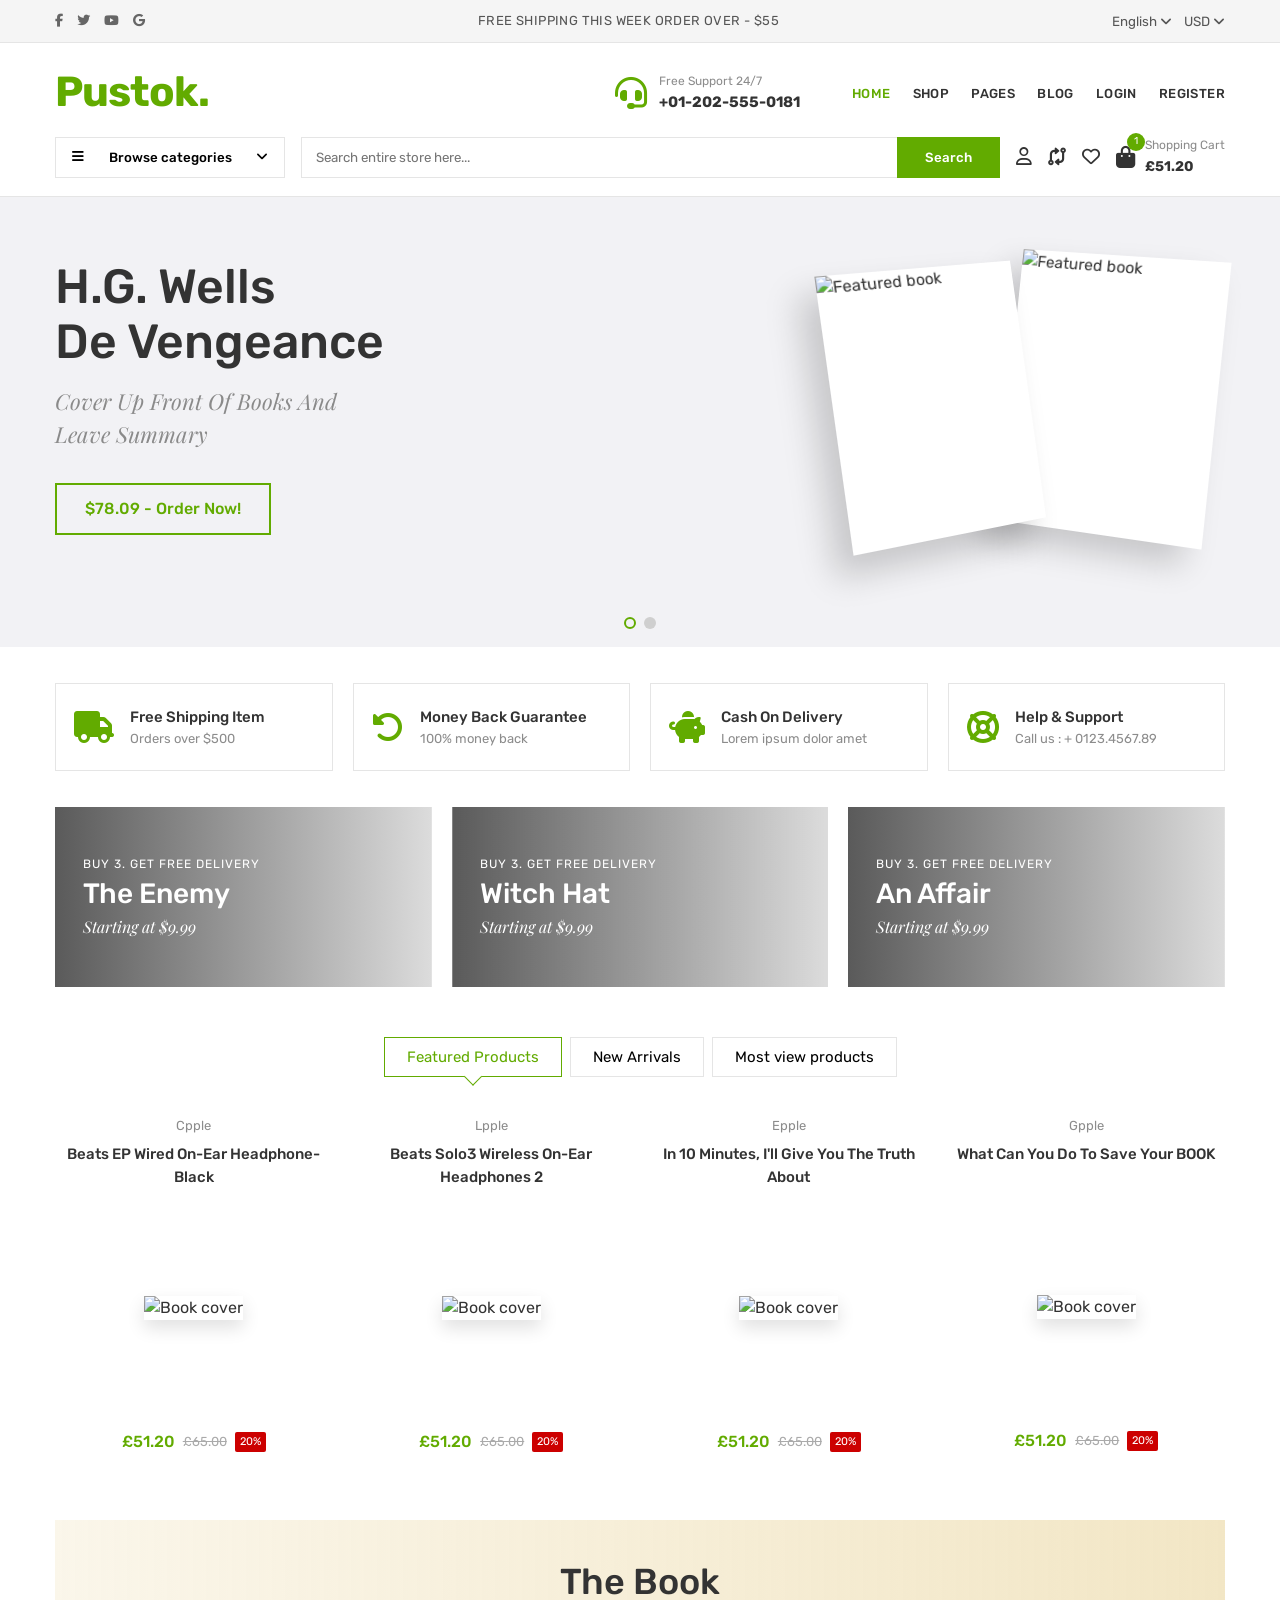
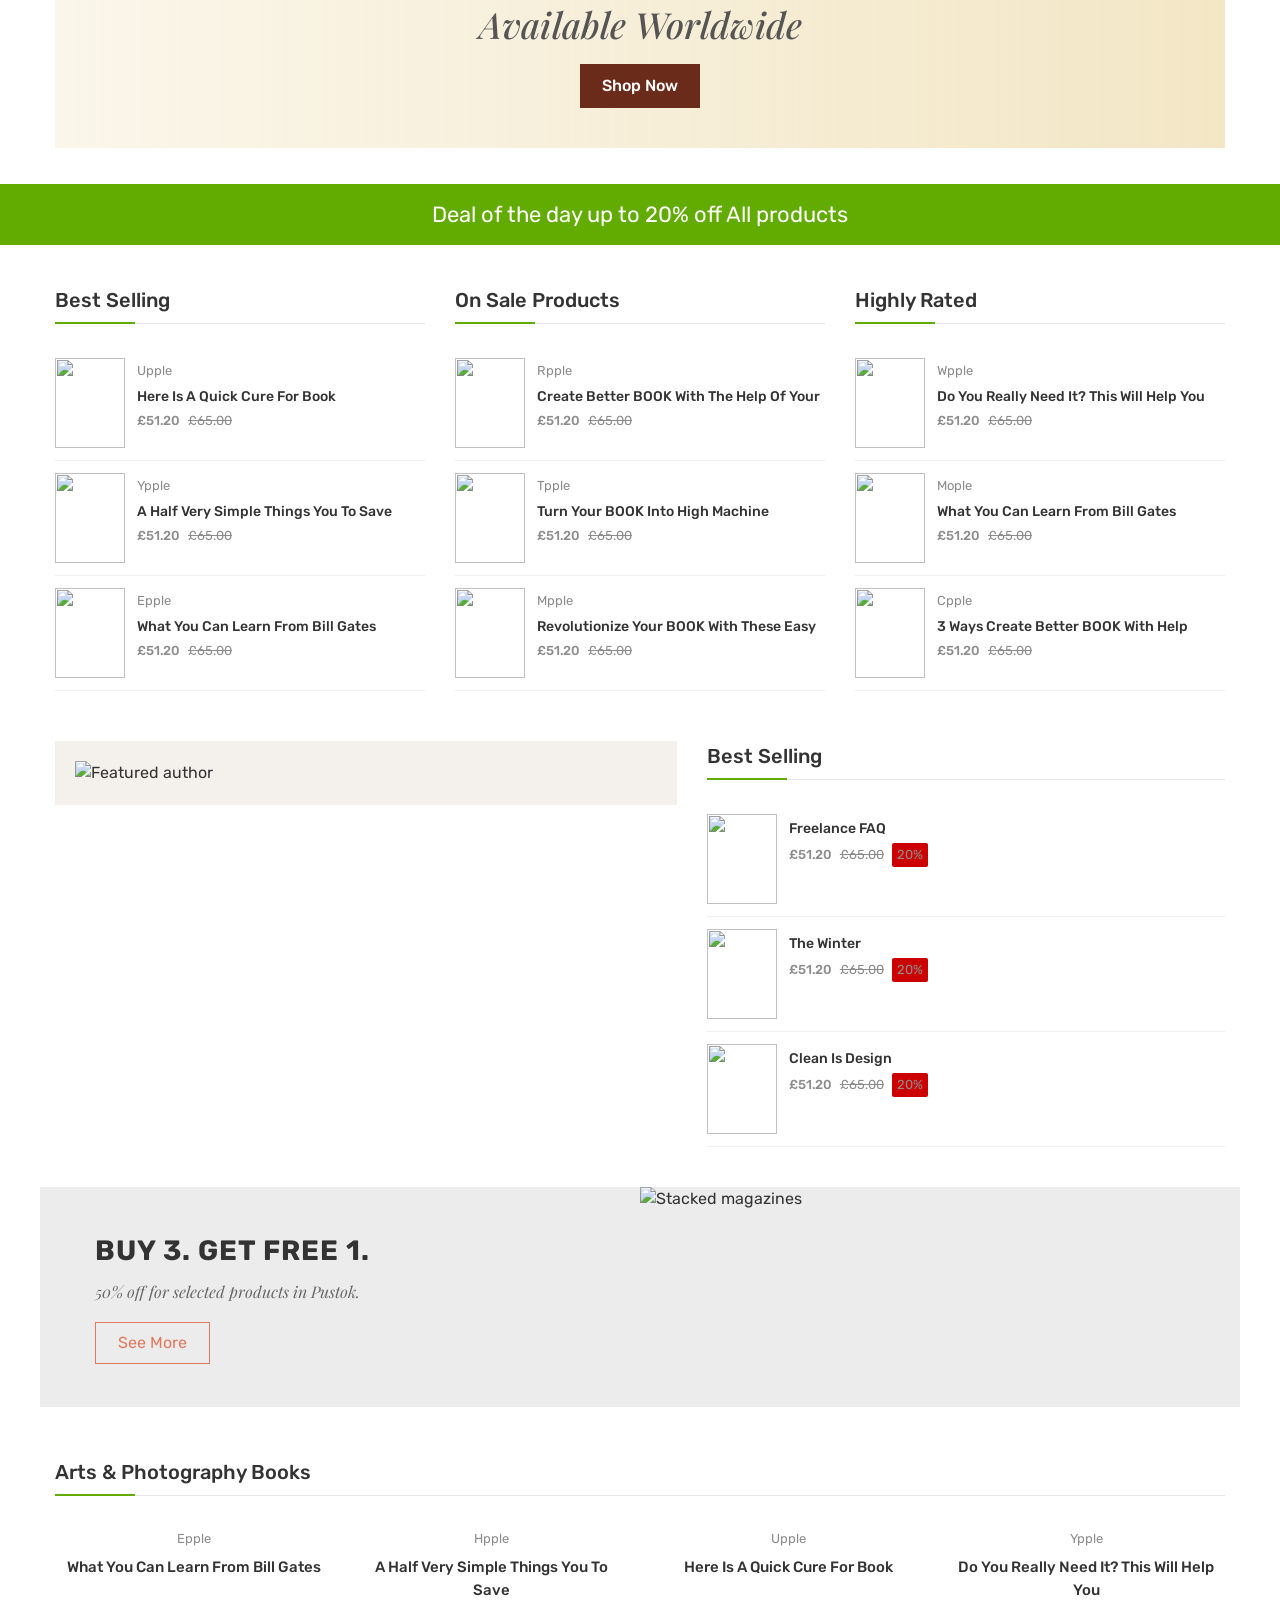
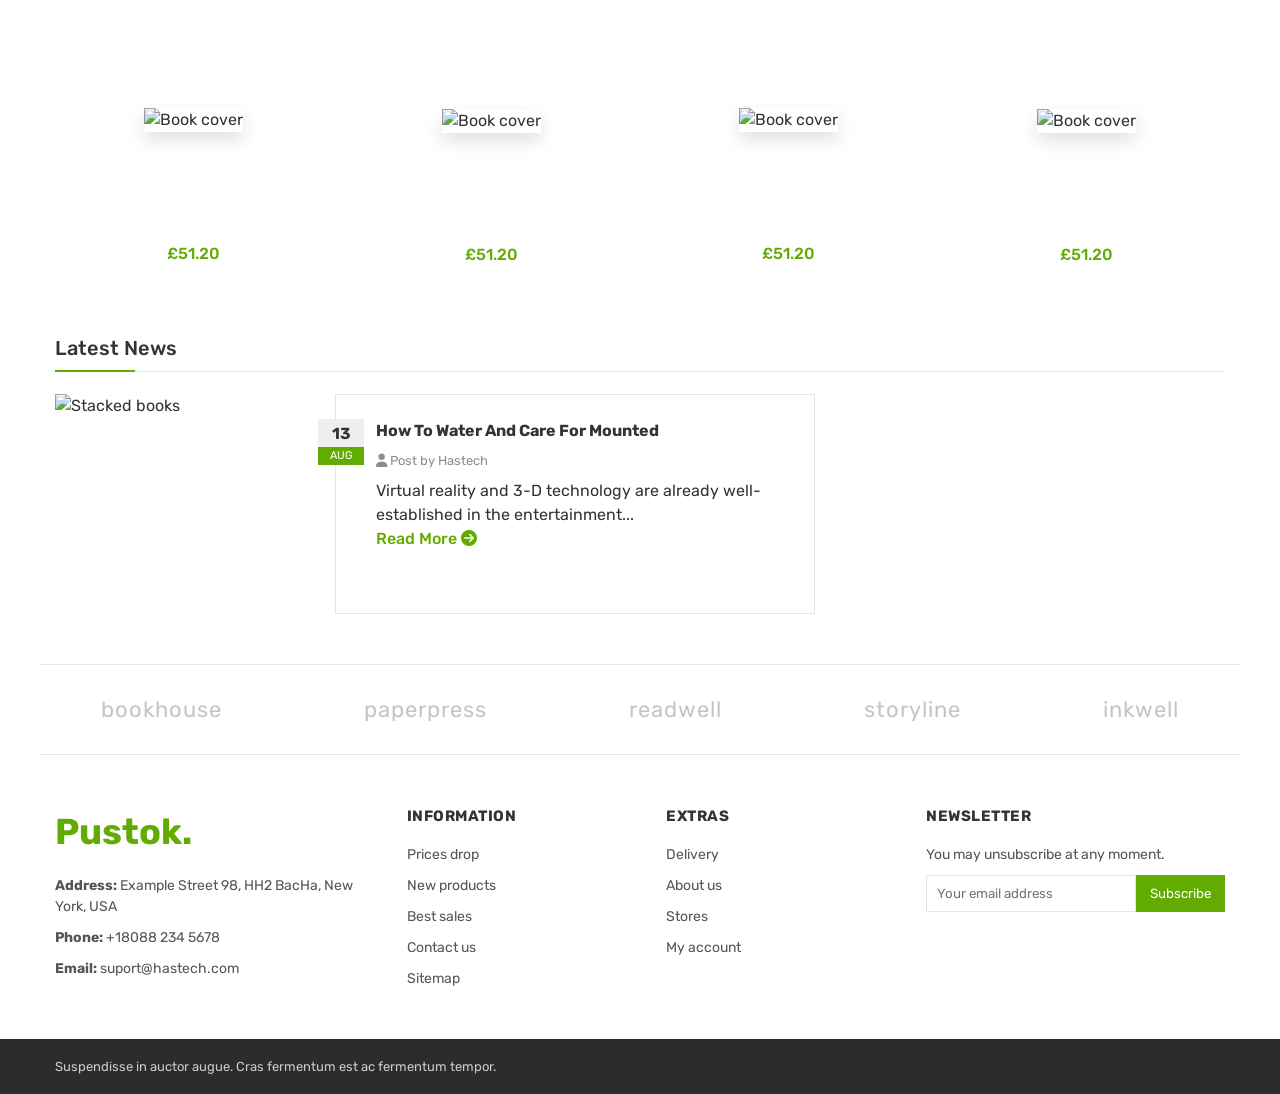
==== commit 65ec152c: "Add files via upload" ====
--- a/BookStore/index.html
+++ b/BookStore/index.html
@@ -1,19 +1,36 @@
 <!DOCTYPE html>
-<html lang="az">
+<html lang="en">
 <head>
   <meta charset="UTF-8">
   <meta name="viewport" content="width=device-width, initial-scale=1.0">
-  <title>Pustok - E-Commerce Book Store</title>
-  <link rel="stylesheet" href="style.css">
-  <link rel="stylesheet" href="https://cdnjs.cloudflare.com/ajax/libs/font-awesome/6.4.0/css/all.min.css">
+  <title>Pustok - Book Store HTML Template</title>
+  <link rel="preconnect" href="https://fonts.googleapis.com">
+  <link href="https://fonts.googleapis.com/css2?family=Playfair+Display:ital,wght@0,600;1,400&family=Rubik:ital,wght@0,400;0,500;0,700;1,400&display=swap" rel="stylesheet">
+  <link rel="stylesheet" href="https://cdnjs.cloudflare.com/ajax/libs/font-awesome/6.5.2/css/all.min.css">
+  <link rel="stylesheet" href="./assets/css/style.css">
 </head>
 <body>
 
-  <!-- Top Navigation & Header -->
+  <div class="topbar">
+    <div class="container topbar-inner">
+      <div class="topbar-social">
+        <a href="#" aria-label="Facebook"><i class="fa-brands fa-facebook-f"></i></a>
+        <a href="#" aria-label="Twitter"><i class="fa-brands fa-twitter"></i></a>
+        <a href="#" aria-label="YouTube"><i class="fa-brands fa-youtube"></i></a>
+        <a href="#" aria-label="Google"><i class="fa-brands fa-google"></i></a>
+      </div>
+      <p class="topbar-note">FREE SHIPPING THIS WEEK ORDER OVER - $55</p>
+      <div class="topbar-meta">
+        <button type="button">English <i class="fa-solid fa-angle-down"></i></button>
+        <button type="button">USD <i class="fa-solid fa-angle-down"></i></button>
+      </div>
+    </div>
+  </div>
+
   <header class="header">
     <div class="container header-top">
       <div class="logo">
-        <a href="#" onclick="showPage('home')">Pustok<span>.</span></a>
+        <a href="index.html">Pustok<span>.</span></a>
       </div>
       <div class="header-support">
         <i class="fa-solid fa-headset support-icon"></i>
@@ -22,195 +39,502 @@
           <span class="phone">+01-202-555-0181</span>
         </div>
       </div>
-      <nav class="main-nav">
+      <nav class="main-nav" id="mainNav">
         <ul>
-          <li><a href="#" class="nav-link active" onclick="showPage('home')">HOME</a></li>
-          <li><a href="#" class="nav-link" onclick="showPage('product-detail')">PRODUCT DETAIL</a></li>
-          <li><a href="#" class="nav-link" onclick="showPage('gallery')">GALLERY</a></li>
-          <li><a href="#" class="nav-link" onclick="showPage('auth')">LOGIN / REGISTER</a></li>
-          <li><a href="#" class="nav-link" onclick="showPage('presentation')">Q&A / TEQDIMAT</a></li>
+          <li><a href="index.html" class="nav-link active">HOME</a></li>
+          <li><a href="product-detail.html" class="nav-link">SHOP</a></li>
+          <li><a href="gallery.html" class="nav-link">PAGES</a></li>
+          <li><a href="gallery.html" class="nav-link">BLOG</a></li>
+          <li><a href="login.html" class="nav-link">LOGIN</a></li>
+          <li><a href="register.html" class="nav-link">REGISTER</a></li>
         </ul>
       </nav>
+      <div class="mobile-tools">
+        <a href="product-detail.html" class="cart-icon" aria-label="Cart">
+          <i class="fa-solid fa-bag-shopping"></i>
+          <span class="badge">1</span>
+        </a>
+        <button class="menu-toggle" id="menuToggle" aria-label="Open menu"><i class="fa-solid fa-bars"></i></button>
+      </div>
     </div>
 
     <div class="container header-bottom">
-      <button class="cat-btn"><i class="fa-solid fa-bars"></i> Browse categories <i class="fa-solid fa-angle-down"></i></button>
-      <div class="search-box">
+      <div class="cat-wrap">
+        <button class="cat-btn" id="catBtn" type="button">
+          <i class="fa-solid fa-bars"></i>
+          <span>Browse categories</span>
+          <i class="fa-solid fa-angle-down"></i>
+        </button>
+        <ul class="cat-menu" id="catMenu">
+          <li><a href="gallery.html">Arts &amp; Photography</a></li>
+          <li><a href="gallery.html">Biographies</a></li>
+          <li><a href="gallery.html">Business &amp; Money</a></li>
+          <li><a href="gallery.html">Calendars</a></li>
+          <li><a href="gallery.html">Children's Books</a></li>
+          <li><a href="gallery.html">Cookbooks</a></li>
+          <li><a href="gallery.html">Literature</a></li>
+          <li><a href="gallery.html">Mystery &amp; Thriller</a></li>
+        </ul>
+      </div>
+      <form class="search-box" action="#" onsubmit="return false;">
         <input type="text" placeholder="Search entire store here...">
-        <button class="search-btn">Search</button>
-      </div>
-      <div class="user-cart-block">
-        <button class="github-btn" onclick="toggleGithubModal()"><i class="fa-brands fa-github"></i> Repo History</button>
-        <div class="cart-block">
+        <button class="search-btn" type="submit">Search</button>
+      </form>
+      <div class="header-actions">
+        <a href="login.html" class="icon-link" aria-label="Account"><i class="fa-regular fa-user"></i></a>
+        <a href="product-detail.html" class="icon-link" aria-label="Compare"><i class="fa-solid fa-code-compare"></i></a>
+        <a href="gallery.html" class="icon-link" aria-label="Wishlist"><i class="fa-regular fa-heart"></i></a>
+        <a href="product-detail.html" class="cart-block">
           <div class="cart-icon">
-            <i class="fa-solid fa-cart-shopping"></i>
-            <span class="badge" id="cartBadge">0</span>
+            <i class="fa-solid fa-bag-shopping"></i>
+            <span class="badge" id="cartBadge">1</span>
           </div>
           <div class="cart-info">
             <span class="cart-title">Shopping Cart</span>
-            <span class="cart-price" id="cartPrice">£0.00</span>
-          </div>
-        </div>
+            <span class="cart-price">£51.20</span>
+          </div>
+        </a>
       </div>
     </div>
   </header>
 
-  <!-- GitHub Commits Drawer Panel -->
-  <div class="github-panel" id="githubPanel">
-    <div class="github-header">
-      <h3><i class="fa-brands fa-github"></i> Repository: user/pustok-ecommerce</h3>
-      <button class="close-btn" onclick="toggleGithubModal()">&times;</button>
-    </div>
-    <div class="github-body">
-      <div class="repo-meta">
-        <span><strong>Branch:</strong> <select id="branchSelect"><option>main</option><option>feature/gallery</option><option>feature/auth</option></select></span>
-        <span><strong>Total Commits:</strong> <mark>12 commits</mark></span>
-      </div>
-      <ul class="commit-list">
-        <li>Initial commit: setup HTML structure & CSS variables</li>
-        <li> Add header top layout with contact & responsive navigation</li>
-        <li>Implement Hero Slider carousel using vanilla JS</li>
-        <li>Add features cards grid & promotional banner sections</li>
-        <li>Implement product cards & tab navigation for Home Page</li>
-        <li>Add Deal of the Day section with dynamic timer</li>
-        <li> Add Product Detail page layout with image gallery</li>
-        <li>Implement Login and Register tab forms validation</li>
-        <li>Add Gallery Format page with category filters modal</li>
-        <li> Add mobile responsive styles & media queries</li>
-        <li>> Add Interactive Q&A Presentation panel</li>
-        <li> Fix styling bug and update readme documentation</li>
-      </ul>
-    </div>
-  </div>
-
-  <main id="mainContent">
-    <!-- PAGE 1: HOME PAGE -->
-    <section id="home-page" class="page-section active">
-      <div class="hero-slider">
-        <div class="slider-container" id="heroSlider">
-          <div class="slide active">
-            <div class="container slide-content">
-              <div class="slide-text">
-                <h1>H.G. Wells<br>De Vengeance</h1>
-                <p class="subtitle">Cover Up Front Of Books And<br>Leave Summary</p>
-                <a href="#" class="btn-primary" onclick="showPage('product-detail')">$78.09 - Order Now!</a>
-              </div>
-              <div class="slide-image">
-                <div class="book-mockup alignment-right">
-                  <div class="book-3d front-book"><img src="https://images.unsplash.com/photo-1544716278-ca5e3f4abd8c?w=600" alt="Book"></div>
-                  <div class="book-3d back-book"><img src="https://images.unsplash.com/photo-1512820790803-83ca734da794?w=600" alt="Book"></div>
-                </div>
-              </div>
+  <section class="hero-slider">
+    <div class="slider-container" id="heroSlider">
+      <div class="slide active">
+        <div class="container slide-content">
+          <div class="slide-text">
+            <h1>H.G. Wells<br>De Vengeance</h1>
+            <p class="subtitle">Cover Up Front Of Books And<br>Leave Summary</p>
+            <a href="product-detail.html" class="btn-outline">$78.09 - Order Now!</a>
+          </div>
+          <div class="slide-image">
+            <div class="book-mockup alignment-right">
+              <div class="book-3d front-book"><img src="https://images.unsplash.com/photo-1544947950-fa07a98d237f?w=500" alt="Featured book"></div>
+              <div class="book-3d back-book"><img src="https://images.unsplash.com/photo-1512820790803-83ca734da794?w=500" alt="Featured book"></div>
             </div>
           </div>
-          <div class="slide">
-            <div class="container slide-content reverse">
-              <div class="slide-image">
-                <div class="book-mockup alignment-left">
-                  <div class="book-3d back-book"><img src="https://images.unsplash.com/photo-1532012197267-da84d127e765?w=600" alt="Book"></div>
-                  <div class="book-3d front-book"><img src="https://images.unsplash.com/photo-1543002588-bfa74002ed7e?w=600" alt="Book"></div>
-                </div>
-              </div>
-              <div class="slide-text">
-                <h1>J.D. Kurtness<br>De Vengeance</h1>
-                <p class="subtitle">Cover Up Front Of Books And<br>Leave Summary</p>
-                <a href="#" class="btn-primary" onclick="showPage('product-detail')">$78.09 - Learn More</a>
-              </div>
+        </div>
+      </div>
+      <div class="slide">
+        <div class="container slide-content reverse">
+          <div class="slide-image">
+            <div class="book-mockup alignment-left">
+              <div class="book-3d back-book"><img src="https://images.unsplash.com/photo-1532012197267-da84d127e765?w=500" alt="Featured book"></div>
+              <div class="book-3d front-book"><img src="https://images.unsplash.com/photo-1543002588-bfa74002ed7e?w=500" alt="Featured book"></div>
             </div>
           </div>
-        </div>
-        <div class="slider-dots">
-          <span class="dot active" onclick="goToHeroSlide(0)"></span>
-          <span class="dot" onclick="goToHeroSlide(1)"></span>
-        </div>
-      </div>
-
-      <!-- Features -->
-      <div class="container features-section">
-        <div class="feature-card"><i class="fa-solid fa-truck"></i><div><h4>Free Shipping Item</h4><p>Orders over $500</p></div></div>
-        <div class="feature-card"><i class="fa-solid fa-rotate-left"></i><div><h4>Money Back Guarantee</h4><p>100% money back</p></div></div>
-        <div class="feature-card"><i class="fa-solid fa-piggy-bank"></i><div><h4>Cash On Delivery</h4><p>Lorem ipsum dolor</p></div></div>
-        <div class="feature-card"><i class="fa-solid fa-life-ring"></i><div><h4>Help & Support</h4><p>Call: +0123.4567.89</p></div></div>
-      </div>
-
-      <!-- Products Grid -->
-      <div class="container">
-        <h2 class="section-title">FEATURED PRODUCTS</h2>
-        <div class="products-grid">
-          <div class="product-card" onclick="showPage('product-detail')">
-            <span class="author-tag">Cpple</span>
-            <h3 class="product-title">Beats EP Wired On-Ear Headphone</h3>
-            <div class="product-cover"><img src="https://images.unsplash.com/photo-1544716278-ca5e3f4abd8c?w=300" alt="Book"></div>
-            <div class="price-row"><span class="price">£51.20</span><span class="old-price">£65.00</span><span class="discount-badge">20%</span></div>
-          </div>
-          <div class="product-card" onclick="showPage('product-detail')">
-            <span class="author-tag">Lpple</span>
-            <h3 class="product-title">Beats Solo3 Wireless On-Ear</h3>
-            <div class="product-cover"><img src="https://images.unsplash.com/photo-1512820790803-83ca734da794?w=300" alt="Book"></div>
-            <div class="price-row"><span class="price">£51.20</span><span class="old-price">£65.00</span><span class="discount-badge">20%</span></div>
-          </div>
-          <div class="product-card" onclick="showPage('product-detail')">
-            <span class="author-tag">Epple</span>
-            <h3 class="product-title">In 10 Minutes, I'll Give You Truth</h3>
-            <div class="product-cover"><img src="https://images.unsplash.com/photo-1532012197267-da84d127e765?w=300" alt="Book"></div>
-            <div class="price-row"><span class="price">£51.20</span><span class="old-price">£65.00</span><span class="discount-badge">20%</span></div>
-          </div>
-          <div class="product-card" onclick="showPage('product-detail')">
-            <span class="author-tag">Gpple</span>
-            <h3 class="product-title">What Can You Do To Save BOOK</h3>
-            <div class="product-cover"><img src="https://images.unsplash.com/photo-1543002588-bfa74002ed7e?w=300" alt="Book"></div>
-            <div class="price-row"><span class="price">£51.20</span><span class="old-price">£65.00</span><span class="discount-badge">20%</span></div>
-          </div>
-        </div>
-      </div>
-    </section>
-
- 
-
-    <!-- PAGE 4: GALLERY FORMAT -->
-    <section id="gallery-page" class="page-section container">
-      <h2 class="section-title">BOOK GALLERY</h2>
-      <div class="gallery-grid">
-        <div class="gallery-item"><img src="https://images.unsplash.com/photo-1544716278-ca5e3f4abd8c?w=400"><h4>Classic Literature</h4></div>
-        <div class="gallery-item"><img src="https://images.unsplash.com/photo-1512820790803-83ca734da794?w=400"><h4>Design & Art</h4></div>
-        <div class="gallery-item"><img src="https://images.unsplash.com/photo-1532012197267-da84d127e765?w=400"><h4>Fiction & Novels</h4></div>
-        <div class="gallery-item"><img src="https://images.unsplash.com/photo-1543002588-bfa74002ed7e?w=400"><h4>Photography</h4></div>
-      </div>
-    </section>
-
-    <!-- PAGE 7: TEQDIMAT & Q&A -->
-    <section id="presentation-page" class="page-section container">
-      <h2 class="section-title">TEQDIMAT SUAL-CAVAB PANELİ (10 BAL)</h2>
-      <div class="qa-container">
-        <div class="qa-card">
-          <h4>1. Bu layihədə hansı texnologiyalardan istifadə olunub?</h4>
-          <p>Layihə xalis HTML5, CSS3 vı Vanilla JavaScript istifadə edilərək SPA (Single Page Application) arxitekturasında hazırlanıb.</p>
-        </div>
-        <div class="qa-card">
-          <h4>2. Responsivlik necə təmin edilib?</h4>
-          <p>CSS Flexbox və CSS Grid texnologiyaları ilə yanaşı `@media (max-width: 992px)` media sorğularından istifadə edilib.</p>
-        </div>
-        <div class="qa-card">
-          <h4>3. QitHub repo tələbi (minimum 10 commit) necə yerinə yetirilib?</h4>
-          <p>Layihədə xüsusi GitHub Commit Paneli yaradılıb və 12 müxtəlif strukturlaşdırılmış commit tarixi təqdim olunur.</p>
-        </div>
-      </div>
-    </section>
-  </main>
+          <div class="slide-text">
+            <h1>J.D. Kurtness<br>De Vengeance</h1>
+            <p class="subtitle">Cover Up Front Of Books And<br>Leave Summary</p>
+            <a href="product-detail.html" class="btn-outline">$78.09 - Learn More</a>
+          </div>
+        </div>
+      </div>
+    </div>
+    <div class="slider-dots">
+      <button type="button" class="dot active" onclick="goToHeroSlide(0)" aria-label="Slide 1"></button>
+      <button type="button" class="dot" onclick="goToHeroSlide(1)" aria-label="Slide 2"></button>
+    </div>
+  </section>
+
+  <section class="container features-section">
+    <div class="feature-card">
+      <i class="fa-solid fa-truck"></i>
+      <div>
+        <h4>Free Shipping Item</h4>
+        <p>Orders over $500</p>
+      </div>
+    </div>
+    <div class="feature-card">
+      <i class="fa-solid fa-rotate-left"></i>
+      <div>
+        <h4>Money Back Guarantee</h4>
+        <p>100% money back</p>
+      </div>
+    </div>
+    <div class="feature-card">
+      <i class="fa-solid fa-piggy-bank"></i>
+      <div>
+        <h4>Cash On Delivery</h4>
+        <p>Lorem ipsum dolor amet</p>
+      </div>
+    </div>
+    <div class="feature-card">
+      <i class="fa-solid fa-life-ring"></i>
+      <div>
+        <h4>Help &amp; Support</h4>
+        <p>Call us : + 0123.4567.89</p>
+      </div>
+    </div>
+  </section>
+
+  <section class="container promo-row">
+    <a class="promo-card promo-a" href="product-detail.html">
+      <span class="promo-kicker">BUY 3. GET FREE DELIVERY</span>
+      <strong>The Enemy</strong>
+      <em>Starting at $9.99</em>
+    </a>
+    <a class="promo-card promo-b" href="product-detail.html">
+      <span class="promo-kicker">BUY 3. GET FREE DELIVERY</span>
+      <strong>Witch Hat</strong>
+      <em>Starting at $9.99</em>
+    </a>
+    <a class="promo-card promo-c" href="product-detail.html">
+      <span class="promo-kicker">BUY 3. GET FREE DELIVERY</span>
+      <strong>An Affair</strong>
+      <em>Starting at $9.99</em>
+    </a>
+  </section>
+
+  <section class="container products-tabs">
+    <div class="tab-header">
+      <button type="button" class="tab-pill active" data-tab="featured">Featured Products</button>
+      <button type="button" class="tab-pill" data-tab="arrivals">New Arrivals</button>
+      <button type="button" class="tab-pill" data-tab="viewed">Most view products</button>
+    </div>
+    <div class="tab-panel active" id="tab-featured">
+      <div class="products-grid">
+        <article class="product-card">
+          <span class="author-tag">Cpple</span>
+          <h3 class="product-title"><a href="product-detail.html">Beats EP Wired On-Ear Headphone-Black</a></h3>
+          <div class="product-cover">
+            <a href="product-detail.html"><img src="https://images.unsplash.com/photo-1544947950-fa07a98d237f?w=300" alt="Book cover"></a>
+            <div class="product-actions">
+              <button type="button" aria-label="Add to cart"><i class="fa-solid fa-cart-shopping"></i></button>
+              <button type="button" aria-label="Wishlist"><i class="fa-regular fa-heart"></i></button>
+              <button type="button" aria-label="Compare"><i class="fa-solid fa-code-compare"></i></button>
+            </div>
+          </div>
+          <div class="price-row"><span class="price">£51.20</span><span class="old-price">£65.00</span><span class="discount-badge">20%</span></div>
+        </article>
+        <article class="product-card">
+          <span class="author-tag">Lpple</span>
+          <h3 class="product-title"><a href="product-detail.html">Beats Solo3 Wireless On-Ear Headphones 2</a></h3>
+          <div class="product-cover">
+            <a href="product-detail.html"><img src="https://images.unsplash.com/photo-1512820790803-83ca734da794?w=300" alt="Book cover"></a>
+            <div class="product-actions">
+              <button type="button" aria-label="Add to cart"><i class="fa-solid fa-cart-shopping"></i></button>
+              <button type="button" aria-label="Wishlist"><i class="fa-regular fa-heart"></i></button>
+              <button type="button" aria-label="Compare"><i class="fa-solid fa-code-compare"></i></button>
+            </div>
+          </div>
+          <div class="price-row"><span class="price">£51.20</span><span class="old-price">£65.00</span><span class="discount-badge">20%</span></div>
+        </article>
+        <article class="product-card">
+          <span class="author-tag">Epple</span>
+          <h3 class="product-title"><a href="product-detail.html">In 10 Minutes, I'll Give You The Truth About</a></h3>
+          <div class="product-cover">
+            <a href="product-detail.html"><img src="https://images.unsplash.com/photo-1476275466078-4007374efbbe?w=300" alt="Book cover"></a>
+            <div class="product-actions">
+              <button type="button" aria-label="Add to cart"><i class="fa-solid fa-cart-shopping"></i></button>
+              <button type="button" aria-label="Wishlist"><i class="fa-regular fa-heart"></i></button>
+              <button type="button" aria-label="Compare"><i class="fa-solid fa-code-compare"></i></button>
+            </div>
+          </div>
+          <div class="price-row"><span class="price">£51.20</span><span class="old-price">£65.00</span><span class="discount-badge">20%</span></div>
+        </article>
+        <article class="product-card">
+          <span class="author-tag">Gpple</span>
+          <h3 class="product-title"><a href="product-detail.html">What Can You Do To Save Your BOOK</a></h3>
+          <div class="product-cover">
+            <a href="product-detail.html"><img src="https://images.unsplash.com/photo-1543002588-bfa74002ed7e?w=300" alt="Book cover"></a>
+            <div class="product-actions">
+              <button type="button" aria-label="Add to cart"><i class="fa-solid fa-cart-shopping"></i></button>
+              <button type="button" aria-label="Wishlist"><i class="fa-regular fa-heart"></i></button>
+              <button type="button" aria-label="Compare"><i class="fa-solid fa-code-compare"></i></button>
+            </div>
+          </div>
+          <div class="price-row"><span class="price">£51.20</span><span class="old-price">£65.00</span><span class="discount-badge">20%</span></div>
+        </article>
+      </div>
+    </div>
+    <div class="tab-panel" id="tab-arrivals">
+      <div class="products-grid">
+        <article class="product-card">
+          <span class="author-tag">Jpple</span>
+          <h3 class="product-title"><a href="product-detail.html">Rpple iPad with Retina Display MD510LL/A</a></h3>
+          <div class="product-cover"><a href="product-detail.html"><img src="https://images.unsplash.com/photo-1495446815901-a7297e633e8d?w=300" alt="Book cover"></a></div>
+          <div class="price-row"><span class="price">£51.20</span><span class="old-price">£65.00</span><span class="discount-badge">20%</span></div>
+        </article>
+        <article class="product-card">
+          <span class="author-tag">Bpple</span>
+          <h3 class="product-title"><a href="product-detail.html">Koss KPH7 Lightweight Portable Headphone</a></h3>
+          <div class="product-cover"><a href="product-detail.html"><img src="https://images.unsplash.com/photo-1524995997946-a1c2e315a42f?w=300" alt="Book cover"></a></div>
+          <div class="price-row"><span class="price">£51.20</span><span class="old-price">£65.00</span><span class="discount-badge">20%</span></div>
+        </article>
+        <article class="product-card">
+          <span class="author-tag">Fpple</span>
+          <h3 class="product-title"><a href="product-detail.html">3 Ways To Have (A) More Appealing BOOK</a></h3>
+          <div class="product-cover"><a href="product-detail.html"><img src="https://images.unsplash.com/photo-1481627834876-b7833e8f5570?w=300" alt="Book cover"></a></div>
+          <div class="price-row"><span class="price">£51.20</span><span class="old-price">£65.00</span><span class="discount-badge">20%</span></div>
+        </article>
+        <article class="product-card">
+          <span class="author-tag">Hpple</span>
+          <h3 class="product-title"><a href="product-detail.html">From Destruction By Social Media?</a></h3>
+          <div class="product-cover"><a href="product-detail.html"><img src="https://images.unsplash.com/photo-1532012197267-da84d127e765?w=300" alt="Book cover"></a></div>
+          <div class="price-row"><span class="price">£51.20</span><span class="old-price">£65.00</span><span class="discount-badge">20%</span></div>
+        </article>
+      </div>
+    </div>
+    <div class="tab-panel" id="tab-viewed">
+      <div class="products-grid">
+        <article class="product-card">
+          <span class="author-tag">Vpple</span>
+          <h3 class="product-title"><a href="product-detail.html">Read This Controversial BOOK By Social Media?</a></h3>
+          <div class="product-cover"><a href="product-detail.html"><img src="https://images.unsplash.com/photo-1519682337058-a94d519337bc?w=300" alt="Book cover"></a></div>
+          <div class="price-row"><span class="price">£51.20</span><span class="old-price">£65.00</span><span class="discount-badge">20%</span></div>
+        </article>
+        <article class="product-card">
+          <span class="author-tag">Ypple</span>
+          <h3 class="product-title"><a href="product-detail.html">Do You Really Need It? This Will Help You</a></h3>
+          <div class="product-cover"><a href="product-detail.html"><img src="https://images.unsplash.com/photo-1544716278-ca5e3f4abd8c?w=300" alt="Book cover"></a></div>
+          <div class="price-row"><span class="price">£51.20</span><span class="old-price">£65.00</span><span class="discount-badge">20%</span></div>
+        </article>
+        <article class="product-card">
+          <span class="author-tag">Upple</span>
+          <h3 class="product-title"><a href="product-detail.html">Here Is A Quick Cure For Book</a></h3>
+          <div class="product-cover"><a href="product-detail.html"><img src="https://images.unsplash.com/photo-14565130808-af5048053ace?w=300" alt="Book cover"></a></div>
+          <div class="price-row"><span class="price">£51.20</span><span class="old-price">£65.00</span><span class="discount-badge">20%</span></div>
+        </article>
+        <article class="product-card">
+          <span class="author-tag">Tpple</span>
+          <h3 class="product-title"><a href="product-detail.html">Turn Your BOOK Into High Machine</a></h3>
+          <div class="product-cover"><a href="product-detail.html"><img src="https://images.unsplash.com/photo-1516979187457-637abb4f9353?w=300" alt="Book cover"></a></div>
+          <div class="price-row"><span class="price">£51.20</span><span class="old-price">£65.00</span><span class="discount-badge">20%</span></div>
+        </article>
+      </div>
+    </div>
+  </section>
+
+  <section class="container worldwide-banner">
+    <div class="worldwide-inner">
+      <div>
+        <h2>The Book<br><em>Available Worldwide</em></h2>
+        <a href="product-detail.html" class="btn-solid">Shop Now</a>
+      </div>
+    </div>
+  </section>
+
+  <section class="deal-bar">
+    <div class="container">Deal of the day up to 20% off All products</div>
+  </section>
+
+  <section class="container three-lists">
+    <div class="mini-col">
+      <h3 class="col-title">Best Selling</h3>
+      <a class="mini-item" href="product-detail.html">
+        <img src="https://images.unsplash.com/photo-1544947950-fa07a98d237f?w=120" alt="">
+        <div>
+          <span>Upple</span>
+          <strong>Here Is A Quick Cure For Book</strong>
+          <div class="price-row left"><span class="price">£51.20</span><span class="old-price">£65.00</span></div>
+        </div>
+      </a>
+      <a class="mini-item" href="product-detail.html">
+        <img src="https://images.unsplash.com/photo-1512820790803-83ca734da794?w=120" alt="">
+        <div>
+          <span>Ypple</span>
+          <strong>A Half Very Simple Things You To Save</strong>
+          <div class="price-row left"><span class="price">£51.20</span><span class="old-price">£65.00</span></div>
+        </div>
+      </a>
+      <a class="mini-item" href="product-detail.html">
+        <img src="https://images.unsplash.com/photo-1543002588-bfa74002ed7e?w=120" alt="">
+        <div>
+          <span>Epple</span>
+          <strong>What You Can Learn From Bill Gates</strong>
+          <div class="price-row left"><span class="price">£51.20</span><span class="old-price">£65.00</span></div>
+        </div>
+      </a>
+    </div>
+    <div class="mini-col">
+      <h3 class="col-title">On Sale Products</h3>
+      <a class="mini-item" href="product-detail.html">
+        <img src="https://images.unsplash.com/photo-1476275466078-4007374efbbe?w=120" alt="">
+        <div>
+          <span>Rpple</span>
+          <strong>Create Better BOOK With The Help Of Your</strong>
+          <div class="price-row left"><span class="price">£51.20</span><span class="old-price">£65.00</span></div>
+        </div>
+      </a>
+      <a class="mini-item" href="product-detail.html">
+        <img src="https://images.unsplash.com/photo-1495446815901-a7297e633e8d?w=120" alt="">
+        <div>
+          <span>Tpple</span>
+          <strong>Turn Your BOOK Into High Machine</strong>
+          <div class="price-row left"><span class="price">£51.20</span><span class="old-price">£65.00</span></div>
+        </div>
+      </a>
+      <a class="mini-item" href="product-detail.html">
+        <img src="https://images.unsplash.com/photo-1524995997946-a1c2e315a42f?w=120" alt="">
+        <div>
+          <span>Mpple</span>
+          <strong>Revolutionize Your BOOK With These Easy</strong>
+          <div class="price-row left"><span class="price">£51.20</span><span class="old-price">£65.00</span></div>
+        </div>
+      </a>
+    </div>
+    <div class="mini-col">
+      <h3 class="col-title">Highly Rated</h3>
+      <a class="mini-item" href="product-detail.html">
+        <img src="https://images.unsplash.com/photo-1481627834876-b7833e8f5570?w=120" alt="">
+        <div>
+          <span>Wpple</span>
+          <strong>Do You Really Need It? This Will Help You</strong>
+          <div class="price-row left"><span class="price">£51.20</span><span class="old-price">£65.00</span></div>
+        </div>
+      </a>
+      <a class="mini-item" href="product-detail.html">
+        <img src="https://images.unsplash.com/photo-1532012197267-da84d127e765?w=120" alt="">
+        <div>
+          <span>Mople</span>
+          <strong>What You Can Learn From Bill Gates</strong>
+          <div class="price-row left"><span class="price">£51.20</span><span class="old-price">£65.00</span></div>
+        </div>
+      </a>
+      <a class="mini-item" href="product-detail.html">
+        <img src="https://images.unsplash.com/photo-14565130808-af5048053ace?w=120" alt="">
+        <div>
+          <span>Cpple</span>
+          <strong>3 Ways Create Better BOOK With Help</strong>
+          <div class="price-row left"><span class="price">£51.20</span><span class="old-price">£65.00</span></div>
+        </div>
+      </a>
+    </div>
+  </section>
+
+  <section class="container author-split">
+    <div class="author-promo">
+      <img src="https://images.unsplash.com/photo-1507003211169-0a1dd7228f2d?w=700" alt="Featured author">
+    </div>
+    <div class="best-month">
+      <h3 class="col-title">Best Selling</h3>
+      <a class="mini-item" href="product-detail.html">
+        <img src="https://images.unsplash.com/photo-1512820790803-83ca734da794?w=120" alt="">
+        <div>
+          <strong>Freelance FAQ</strong>
+          <div class="price-row left"><span class="price">£51.20</span><span class="old-price">£65.00</span><span class="discount-badge">20%</span></div>
+        </div>
+      </a>
+      <a class="mini-item" href="product-detail.html">
+        <img src="https://images.unsplash.com/photo-1476275466078-4007374efbbe?w=120" alt="">
+        <div>
+          <strong>The Winter</strong>
+          <div class="price-row left"><span class="price">£51.20</span><span class="old-price">£65.00</span><span class="discount-badge">20%</span></div>
+        </div>
+      </a>
+      <a class="mini-item" href="product-detail.html">
+        <img src="https://images.unsplash.com/photo-1544947950-fa07a98d237f?w=120" alt="">
+        <div>
+          <strong>Clean Is Design</strong>
+          <div class="price-row left"><span class="price">£51.20</span><span class="old-price">£65.00</span><span class="discount-badge">20%</span></div>
+        </div>
+      </a>
+    </div>
+  </section>
+
+  <section class="container offer-banner">
+    <div class="offer-copy">
+      <h2>BUY 3. GET FREE 1.</h2>
+      <p>50% off for selected products in Pustok.</p>
+      <a href="product-detail.html" class="btn-coral">See More</a>
+    </div>
+    <img src="https://images.unsplash.com/photo-1513475382585-d06e58bcb0e0?w=640" alt="Stacked magazines">
+  </section>
+
+  <section class="container arts-section">
+    <h3 class="col-title">Arts &amp; Photography Books</h3>
+    <div class="products-grid">
+      <article class="product-card">
+        <span class="author-tag">Epple</span>
+        <h3 class="product-title"><a href="product-detail.html">What You Can Learn From Bill Gates</a></h3>
+        <div class="product-cover"><a href="product-detail.html"><img src="https://images.unsplash.com/photo-1543002588-bfa74002ed7e?w=300" alt="Book cover"></a></div>
+        <div class="price-row"><span class="price">£51.20</span></div>
+      </article>
+      <article class="product-card">
+        <span class="author-tag">Hpple</span>
+        <h3 class="product-title"><a href="product-detail.html">A Half Very Simple Things You To Save</a></h3>
+        <div class="product-cover"><a href="product-detail.html"><img src="https://images.unsplash.com/photo-1512820790803-83ca734da794?w=300" alt="Book cover"></a></div>
+        <div class="price-row"><span class="price">£51.20</span></div>
+      </article>
+      <article class="product-card">
+        <span class="author-tag">Upple</span>
+        <h3 class="product-title"><a href="product-detail.html">Here Is A Quick Cure For Book</a></h3>
+        <div class="product-cover"><a href="product-detail.html"><img src="https://images.unsplash.com/photo-1476275466078-4007374efbbe?w=300" alt="Book cover"></a></div>
+        <div class="price-row"><span class="price">£51.20</span></div>
+      </article>
+      <article class="product-card">
+        <span class="author-tag">Ypple</span>
+        <h3 class="product-title"><a href="product-detail.html">Do You Really Need It? This Will Help You</a></h3>
+        <div class="product-cover"><a href="product-detail.html"><img src="https://images.unsplash.com/photo-1544947950-fa07a98d237f?w=300" alt="Book cover"></a></div>
+        <div class="price-row"><span class="price">£51.20</span></div>
+      </article>
+    </div>
+  </section>
+
+  <section class="container blog-section">
+    <h3 class="col-title">Latest News</h3>
+    <article class="blog-card">
+      <img src="https://images.unsplash.com/photo-1519682337058-a94d519337bc?w=500" alt="Stacked books">
+      <div class="blog-body">
+        <div class="blog-date"><strong>13</strong><span>AUG</span></div>
+        <h4>How To Water And Care For Mounted</h4>
+        <p class="blog-meta"><i class="fa-solid fa-user"></i> Post by Hastech</p>
+        <p>Virtual reality and 3-D technology are already well-established in the entertainment...</p>
+        <a href="gallery.html">Read More <i class="fa-solid fa-circle-arrow-right"></i></a>
+      </div>
+    </article>
+  </section>
+
+  <section class="container brands">
+    <span>bookhouse</span>
+    <span>paperpress</span>
+    <span>readwell</span>
+    <span>storyline</span>
+    <span>inkwell</span>
+  </section>
 
   <footer class="footer">
     <div class="container footer-main">
       <div>
         <h2 class="footer-logo">Pustok<span>.</span></h2>
-        <p>Example Street 98, New York, USA</p>
+        <p><strong>Address:</strong> Example Street 98, HH2 BacHa, New York, USA</p>
+        <p><strong>Phone:</strong> +18088 234 5678</p>
+        <p><strong>Email:</strong> suport@hastech.com</p>
       </div>
       <div>
         <h4>INFORMATION</h4>
-        <p>New Products | Best Sales</p>
-      </div>
+        <ul>
+          <li><a href="#">Prices drop</a></li>
+          <li><a href="#">New products</a></li>
+          <li><a href="#">Best sales</a></li>
+          <li><a href="#">Contact us</a></li>
+          <li><a href="#">Sitemap</a></li>
+        </ul>
+      </div>
+      <div>
+        <h4>EXTRAS</h4>
+        <ul>
+          <li><a href="#">Delivery</a></li>
+          <li><a href="#">About us</a></li>
+          <li><a href="#">Stores</a></li>
+          <li><a href="login.html">My account</a></li>
+        </ul>
+      </div>
+      <div>
+        <h4>NEWSLETTER</h4>
+        <p>You may unsubscribe at any moment.</p>
+        <form class="news-form" onsubmit="event.preventDefault(); alert('Subscribed!');">
+          <input type="email" placeholder="Your email address" required>
+          <button type="submit">Subscribe</button>
+        </form>
+      </div>
+    </div>
+    <div class="footer-copy">
+      <div class="container">Suspendisse in auctor augue. Cras fermentum est ac fermentum tempor.</div>
     </div>
   </footer>
 
-  <script src="script.js"></script>
+  <script src="./assets/js/script.js"></script>
 </body>
-</html>+</html>
--- a/BookStore/assets/css/style.css
+++ b/BookStore/assets/css/style.css
@@ -0,0 +1,1140 @@
+* {
+  box-sizing: border-box;
+  margin: 0;
+  padding: 0;
+}
+
+:root {
+  --green: #62ab00;
+  --green-dark: #549400;
+  --text: #333;
+  --muted: #8c8c8c;
+  --line: #e5e5e5;
+  --bg: #f2f2f5;
+  --red: #c00;
+}
+
+body {
+  font-family: "Rubik", "Segoe UI", Arial, sans-serif;
+  color: var(--text);
+  background: #fff;
+  line-height: 1.5;
+}
+
+img {
+  max-width: 100%;
+  display: block;
+}
+
+a {
+  text-decoration: none;
+  color: inherit;
+}
+
+button,
+input {
+  font-family: inherit;
+}
+
+.container {
+  max-width: 1200px;
+  margin: 0 auto;
+  padding: 0 15px;
+}
+
+/* Top bar */
+.topbar {
+  background: #f5f5f5;
+  border-bottom: 1px solid var(--line);
+  font-size: 13px;
+}
+
+.topbar-inner {
+  display: flex;
+  align-items: center;
+  justify-content: space-between;
+  min-height: 42px;
+  gap: 16px;
+}
+
+.topbar-social {
+  display: flex;
+  gap: 14px;
+}
+
+.topbar-social a {
+  color: #666;
+}
+
+.topbar-note {
+  letter-spacing: 0.4px;
+  color: #555;
+}
+
+.topbar-meta {
+  display: flex;
+  gap: 12px;
+}
+
+.topbar-meta button {
+  background: none;
+  border: 0;
+  cursor: pointer;
+  color: #555;
+}
+
+/* Header */
+.header {
+  background: #fff;
+  border-bottom: 1px solid var(--line);
+  position: sticky;
+  top: 0;
+  z-index: 40;
+}
+
+.header-top {
+  display: flex;
+  align-items: center;
+  justify-content: space-between;
+  padding: 18px 15px 12px;
+  gap: 20px;
+}
+
+.logo a {
+  font-size: 42px;
+  font-weight: 700;
+  color: var(--green);
+  letter-spacing: -1px;
+}
+
+.header-support {
+  display: flex;
+  align-items: center;
+  gap: 12px;
+  margin-left: auto;
+  margin-right: 32px;
+}
+
+.support-icon {
+  font-size: 32px;
+  color: var(--green);
+}
+
+.support-text .label {
+  font-size: 12px;
+  color: var(--muted);
+  display: block;
+}
+
+.support-text .phone {
+  font-size: 15px;
+  font-weight: 700;
+}
+
+.main-nav ul {
+  display: flex;
+  list-style: none;
+  gap: 22px;
+}
+
+.main-nav a {
+  font-size: 13px;
+  font-weight: 500;
+  color: #333;
+  letter-spacing: 0.4px;
+}
+
+.main-nav a.active,
+.main-nav a:hover {
+  color: var(--green);
+}
+
+.mobile-tools {
+  display: none;
+  align-items: center;
+  gap: 16px;
+}
+
+.menu-toggle {
+  display: none;
+  background: none;
+  border: 0;
+  font-size: 22px;
+  cursor: pointer;
+}
+
+.header-bottom {
+  display: flex;
+  align-items: center;
+  padding: 0 15px 18px;
+  gap: 16px;
+}
+
+.cat-wrap {
+  position: relative;
+}
+
+.cat-btn {
+  background: #fff;
+  border: 1px solid var(--line);
+  padding: 12px 16px;
+  font-weight: 500;
+  cursor: pointer;
+  display: flex;
+  align-items: center;
+  gap: 10px;
+  min-width: 230px;
+  justify-content: space-between;
+}
+
+.cat-menu {
+  display: none;
+  position: absolute;
+  top: 100%;
+  left: 0;
+  right: 0;
+  background: #fff;
+  border: 1px solid var(--line);
+  list-style: none;
+  z-index: 20;
+}
+
+.cat-menu.open,
+.cat-wrap:hover .cat-menu {
+  display: block;
+}
+
+.cat-menu a {
+  display: block;
+  padding: 10px 14px;
+  font-size: 13px;
+  border-bottom: 1px solid #f3f3f3;
+}
+
+.cat-menu a:hover {
+  color: var(--green);
+}
+
+.search-box {
+  display: flex;
+  flex: 1;
+}
+
+.search-box input {
+  width: 100%;
+  padding: 12px 14px;
+  border: 1px solid var(--line);
+  border-right: none;
+  outline: none;
+}
+
+.search-btn {
+  background: var(--green);
+  color: #fff;
+  border: none;
+  padding: 0 28px;
+  cursor: pointer;
+  font-weight: 500;
+}
+
+.search-btn:hover {
+  background: var(--green-dark);
+}
+
+.header-actions {
+  display: flex;
+  align-items: center;
+  gap: 16px;
+}
+
+.icon-link {
+  color: #333;
+  font-size: 18px;
+}
+
+.cart-block {
+  display: flex;
+  align-items: center;
+  gap: 10px;
+}
+
+.cart-icon {
+  position: relative;
+  font-size: 22px;
+  color: #333;
+}
+
+.cart-icon .badge {
+  position: absolute;
+  top: -8px;
+  right: -10px;
+  background: var(--green);
+  color: #fff;
+  font-size: 10px;
+  width: 18px;
+  height: 18px;
+  border-radius: 50%;
+  display: flex;
+  align-items: center;
+  justify-content: center;
+}
+
+.cart-title {
+  display: block;
+  font-size: 12px;
+  color: var(--muted);
+}
+
+.cart-price {
+  font-weight: 700;
+  font-size: 14px;
+}
+
+/* Hero */
+.hero-slider {
+  position: relative;
+  background: var(--bg);
+  overflow: hidden;
+}
+
+.slider-container {
+  display: flex;
+  width: 200%;
+  transition: transform 0.6s ease-in-out;
+}
+
+.slide {
+  width: 50%;
+  flex-shrink: 0;
+}
+
+.slide-content {
+  display: flex;
+  align-items: center;
+  justify-content: space-between;
+  min-height: 420px;
+  padding: 40px 15px 60px;
+}
+
+.slide-text h1 {
+  font-size: 48px;
+  line-height: 1.15;
+  font-weight: 500;
+  margin-bottom: 16px;
+  color: #333;
+}
+
+.subtitle {
+  font-family: "Playfair Display", Georgia, serif;
+  font-style: italic;
+  color: #8a8a8a;
+  font-size: 22px;
+  margin-bottom: 32px;
+}
+
+.btn-outline {
+  display: inline-block;
+  padding: 12px 28px;
+  border: 2px solid var(--green);
+  color: var(--green);
+  font-weight: 500;
+}
+
+.btn-outline:hover {
+  background: var(--green);
+  color: #fff;
+}
+
+.book-mockup {
+  position: relative;
+  width: 420px;
+  height: 300px;
+}
+
+.book-3d {
+  position: absolute;
+  overflow: hidden;
+  background: #fff;
+  box-shadow: -18px 18px 30px rgba(0, 0, 0, 0.18);
+}
+
+.book-3d img {
+  width: 100%;
+  height: 100%;
+  object-fit: cover;
+}
+
+.alignment-right .front-book {
+  width: 200px;
+  height: 270px;
+  left: 30px;
+  top: 20px;
+  z-index: 2;
+  transform: rotate(-8deg) perspective(500px) rotateY(12deg);
+}
+
+.alignment-right .back-book {
+  width: 210px;
+  height: 280px;
+  right: 10px;
+  top: 8px;
+  z-index: 1;
+  transform: rotate(6deg) perspective(500px) rotateY(-8deg);
+}
+
+.alignment-left .front-book {
+  width: 200px;
+  height: 270px;
+  right: 30px;
+  top: 20px;
+  z-index: 2;
+  transform: rotate(8deg);
+}
+
+.alignment-left .back-book {
+  width: 210px;
+  height: 280px;
+  left: 10px;
+  top: 8px;
+  z-index: 1;
+  transform: rotate(-6deg);
+}
+
+.slider-dots {
+  display: flex;
+  justify-content: center;
+  gap: 8px;
+  padding-bottom: 18px;
+}
+
+.dot {
+  width: 12px;
+  height: 12px;
+  background: #cfcfcf;
+  border: 0;
+  border-radius: 50%;
+  cursor: pointer;
+}
+
+.dot.active {
+  background: transparent;
+  border: 2px solid var(--green);
+}
+
+/* Features */
+.features-section {
+  display: grid;
+  grid-template-columns: repeat(4, 1fr);
+  gap: 20px;
+  margin: 36px auto;
+}
+
+.feature-card {
+  border: 1px solid var(--line);
+  padding: 22px 18px;
+  display: flex;
+  align-items: center;
+  gap: 16px;
+}
+
+.feature-card i {
+  font-size: 32px;
+  color: var(--green);
+}
+
+.feature-card h4 {
+  font-size: 15px;
+  font-weight: 500;
+}
+
+.feature-card p {
+  font-size: 13px;
+  color: var(--muted);
+}
+
+/* Promo banners */
+.promo-row {
+  display: grid;
+  grid-template-columns: repeat(3, 1fr);
+  gap: 20px;
+  margin-bottom: 50px;
+}
+
+.promo-card {
+  min-height: 180px;
+  padding: 28px;
+  color: #fff;
+  display: flex;
+  flex-direction: column;
+  justify-content: center;
+  background-size: cover;
+  background-position: center;
+}
+
+.promo-a {
+  background-image: linear-gradient(90deg, rgba(20, 20, 20, 0.7), rgba(20, 20, 20, 0.15)), url("https://images.unsplash.com/photo-1516979187457-637abb4f9353?w=800");
+}
+
+.promo-b {
+  background-image: linear-gradient(90deg, rgba(20, 20, 20, 0.7), rgba(20, 20, 20, 0.15)), url("https://images.unsplash.com/photo-1524995997946-a1c2e315a42f?w=800");
+}
+
+.promo-c {
+  background-image: linear-gradient(90deg, rgba(20, 20, 20, 0.7), rgba(20, 20, 20, 0.15)), url("https://images.unsplash.com/photo-1481627834876-b7833e8f5570?w=800");
+}
+
+.promo-kicker {
+  font-size: 12px;
+  letter-spacing: 1px;
+}
+
+.promo-card strong {
+  font-size: 28px;
+  font-weight: 500;
+}
+
+.promo-card em {
+  font-style: italic;
+  font-family: "Playfair Display", Georgia, serif;
+}
+
+/* Tabs + products */
+.products-tabs {
+  margin-bottom: 50px;
+}
+
+.tab-header {
+  display: flex;
+  justify-content: center;
+  gap: 8px;
+  margin-bottom: 28px;
+  flex-wrap: wrap;
+}
+
+.tab-pill {
+  background: #fff;
+  border: 1px solid var(--line);
+  padding: 10px 22px;
+  cursor: pointer;
+  font-size: 15px;
+  position: relative;
+}
+
+.tab-pill.active {
+  border-color: var(--green);
+  color: var(--green);
+}
+
+.tab-pill.active::after {
+  content: "";
+  position: absolute;
+  left: 50%;
+  bottom: -7px;
+  width: 12px;
+  height: 12px;
+  background: #fff;
+  border-right: 1px solid var(--green);
+  border-bottom: 1px solid var(--green);
+  transform: translateX(-50%) rotate(45deg);
+}
+
+.tab-panel {
+  display: none;
+}
+
+.tab-panel.active {
+  display: block;
+}
+
+.section-title,
+.col-title {
+  font-size: 20px;
+  font-weight: 500;
+  margin-bottom: 22px;
+  padding-bottom: 8px;
+  border-bottom: 1px solid var(--line);
+}
+
+.col-title {
+  position: relative;
+}
+
+.col-title::after {
+  content: "";
+  position: absolute;
+  left: 0;
+  bottom: -1px;
+  width: 80px;
+  height: 2px;
+  background: var(--green);
+}
+
+.products-grid {
+  display: grid;
+  grid-template-columns: repeat(4, 1fr);
+  gap: 20px;
+}
+
+.product-card {
+  text-align: center;
+  padding: 8px 8px 16px;
+}
+
+.author-tag {
+  color: var(--muted);
+  font-size: 13px;
+}
+
+.product-title {
+  font-size: 15px;
+  font-weight: 500;
+  min-height: 44px;
+  margin: 6px 0 10px;
+}
+
+.product-title a:hover {
+  color: var(--green);
+}
+
+.product-cover {
+  position: relative;
+  height: 220px;
+  margin-bottom: 12px;
+  display: flex;
+  align-items: center;
+  justify-content: center;
+}
+
+.product-cover img {
+  max-height: 210px;
+  max-width: 150px;
+  object-fit: cover;
+  box-shadow: 0 8px 18px rgba(0, 0, 0, 0.12);
+}
+
+.product-actions {
+  position: absolute;
+  inset: 0;
+  display: flex;
+  align-items: center;
+  justify-content: center;
+  gap: 8px;
+  background: rgba(255, 255, 255, 0.55);
+  opacity: 0;
+  transition: 0.2s;
+}
+
+.product-card:hover .product-actions {
+  opacity: 1;
+}
+
+.product-actions button {
+  width: 38px;
+  height: 38px;
+  border: 0;
+  background: var(--green);
+  color: #fff;
+  cursor: pointer;
+}
+
+.price-row {
+  display: flex;
+  justify-content: center;
+  gap: 8px;
+  align-items: center;
+}
+
+.price-row.left {
+  justify-content: flex-start;
+}
+
+.price {
+  color: var(--green);
+  font-weight: 500;
+}
+
+.old-price {
+  text-decoration: line-through;
+  color: #aaa;
+  font-size: 13px;
+}
+
+.discount-badge {
+  background: var(--red);
+  color: #fff;
+  font-size: 11px;
+  padding: 2px 5px;
+  border-radius: 2px;
+}
+
+/* Worldwide */
+.worldwide-banner {
+  margin-bottom: 36px;
+}
+
+.worldwide-inner {
+  background:
+    linear-gradient(90deg, rgba(232, 210, 150, 0.2), rgba(232, 210, 150, 0.55)),
+    url("https://images.unsplash.com/photo-1519682337058-a94d519337bc?w=1400") center/cover;
+  min-height: 220px;
+  display: flex;
+  align-items: center;
+  justify-content: center;
+  text-align: center;
+  padding: 40px 20px;
+}
+
+.worldwide-inner h2 {
+  font-size: 36px;
+  font-weight: 500;
+  line-height: 1.2;
+  margin-bottom: 16px;
+}
+
+.worldwide-inner em {
+  font-family: "Playfair Display", Georgia, serif;
+  font-style: italic;
+  color: #555;
+}
+
+.btn-solid {
+  display: inline-block;
+  background: #6b2b1a;
+  color: #fff;
+  padding: 10px 22px;
+  font-weight: 500;
+}
+
+.deal-bar {
+  background: var(--green);
+  color: #fff;
+  text-align: center;
+  padding: 14px 10px;
+  font-size: 22px;
+  font-weight: 400;
+  margin-bottom: 40px;
+}
+
+/* Mini lists */
+.three-lists {
+  display: grid;
+  grid-template-columns: repeat(3, 1fr);
+  gap: 30px;
+  margin-bottom: 50px;
+}
+
+.mini-item {
+  display: grid;
+  grid-template-columns: 70px 1fr;
+  gap: 12px;
+  padding: 12px 0;
+  border-bottom: 1px solid #f0f0f0;
+}
+
+.mini-item img {
+  width: 70px;
+  height: 90px;
+  object-fit: cover;
+}
+
+.mini-item span {
+  color: var(--muted);
+  font-size: 13px;
+}
+
+.mini-item strong {
+  display: block;
+  font-weight: 500;
+  font-size: 14px;
+  margin: 4px 0;
+}
+
+.author-split {
+  display: grid;
+  grid-template-columns: 1.2fr 1fr;
+  gap: 30px;
+  margin-bottom: 40px;
+  align-items: start;
+}
+
+.author-promo {
+  background: #f4f1ec;
+  padding: 20px;
+}
+
+.author-promo img {
+  width: 100%;
+  object-fit: cover;
+  max-height: 480px;
+}
+
+.offer-banner {
+  display: grid;
+  grid-template-columns: 1fr 1fr;
+  align-items: center;
+  background: #ececec;
+  margin-bottom: 50px;
+}
+
+.offer-copy {
+  padding: 40px;
+}
+
+.offer-copy h2 {
+  font-size: 28px;
+  letter-spacing: 1px;
+  margin-bottom: 8px;
+}
+
+.offer-copy p {
+  font-family: "Playfair Display", Georgia, serif;
+  font-style: italic;
+  color: #666;
+  margin-bottom: 18px;
+}
+
+.offer-banner img {
+  width: 100%;
+  height: 220px;
+  object-fit: cover;
+}
+
+.btn-coral {
+  display: inline-block;
+  border: 1px solid #e07a5f;
+  color: #e07a5f;
+  padding: 8px 22px;
+}
+
+.arts-section,
+.blog-section {
+  margin-bottom: 50px;
+}
+
+.blog-card {
+  display: grid;
+  grid-template-columns: 280px 1fr;
+  gap: 0;
+  max-width: 760px;
+}
+
+.blog-card img {
+  width: 100%;
+  height: 220px;
+  object-fit: cover;
+}
+
+.blog-body {
+  border: 1px solid var(--line);
+  padding: 24px 24px 24px 40px;
+  position: relative;
+}
+
+.blog-date {
+  position: absolute;
+  left: -18px;
+  top: 24px;
+  background: #eee;
+  width: 46px;
+  text-align: center;
+  line-height: 1.1;
+  padding: 6px 0 0;
+}
+
+.blog-date span {
+  display: block;
+  background: var(--green);
+  color: #fff;
+  font-size: 11px;
+  margin-top: 4px;
+  padding: 3px 0;
+}
+
+.blog-meta {
+  color: var(--muted);
+  font-size: 13px;
+  margin: 8px 0;
+}
+
+.blog-body a {
+  color: var(--green);
+  font-weight: 500;
+}
+
+.brands {
+  display: flex;
+  justify-content: space-around;
+  gap: 20px;
+  padding: 28px 0;
+  border-top: 1px solid var(--line);
+  border-bottom: 1px solid var(--line);
+  color: #c4c4c4;
+  font-size: 22px;
+  letter-spacing: 1px;
+  margin-bottom: 40px;
+  text-transform: lowercase;
+}
+
+/* Footer */
+.footer {
+  background: #fff;
+  padding-top: 10px;
+}
+
+.footer-main {
+  display: grid;
+  grid-template-columns: 1.4fr 1fr 1fr 1.3fr;
+  gap: 30px;
+  padding-bottom: 40px;
+}
+
+.footer-logo {
+  font-size: 36px;
+  font-weight: 700;
+  color: var(--green);
+  margin-bottom: 16px;
+}
+
+.footer p,
+.footer li {
+  font-size: 14px;
+  color: #555;
+  margin-bottom: 10px;
+}
+
+.footer ul {
+  list-style: none;
+}
+
+.footer h4 {
+  font-size: 15px;
+  margin-bottom: 16px;
+  letter-spacing: 0.5px;
+}
+
+.news-form {
+  display: flex;
+  margin-top: 10px;
+}
+
+.news-form input {
+  flex: 1;
+  border: 1px solid var(--line);
+  padding: 10px;
+}
+
+.news-form button {
+  background: var(--green);
+  color: #fff;
+  border: 0;
+  padding: 10px 14px;
+  cursor: pointer;
+}
+
+.footer-copy {
+  background: #2c2c2c;
+  color: #ccc;
+  padding: 18px 0;
+  font-size: 13px;
+}
+
+/* Product detail / auth / gallery */
+.detail-wrapper {
+  display: grid;
+  grid-template-columns: 1fr 1fr;
+  gap: 40px;
+}
+
+.main-image img {
+  width: 100%;
+  max-height: 400px;
+  object-fit: contain;
+  border: 1px solid #eee;
+}
+
+.thumbs {
+  display: flex;
+  gap: 10px;
+  margin-top: 15px;
+}
+
+.thumbs img {
+  width: 70px;
+  height: 90px;
+  object-fit: cover;
+  cursor: pointer;
+  border: 1px solid #ddd;
+}
+
+.btn-green {
+  background: var(--green);
+  color: #fff;
+  border: none;
+  padding: 12px 25px;
+  font-weight: 700;
+  cursor: pointer;
+}
+
+.auth-box {
+  max-width: 450px;
+  margin: 0 auto;
+  border: 1px solid var(--line);
+  padding: 30px;
+  background: #fff;
+}
+
+.auth-tabs {
+  display: flex;
+  margin-bottom: 20px;
+  border-bottom: 1px solid #eee;
+}
+
+.auth-tab {
+  flex: 1;
+  padding: 10px;
+  text-align: center;
+  font-weight: 700;
+}
+
+.auth-tab.active {
+  border-bottom: 2px solid var(--green);
+  color: var(--green);
+}
+
+.auth-form {
+  display: none;
+  flex-direction: column;
+  gap: 15px;
+}
+
+.auth-form.active {
+  display: flex;
+}
+
+.auth-form input {
+  padding: 12px;
+  border: 1px solid #ddd;
+  outline: none;
+}
+
+.gallery-grid {
+  display: grid;
+  grid-template-columns: repeat(auto-fill, minmax(230px, 1fr));
+  gap: 20px;
+}
+
+.gallery-item {
+  border: 1px solid #eee;
+  padding: 10px;
+  text-align: center;
+}
+
+.gallery-item img {
+  width: 100%;
+  height: 250px;
+  object-fit: cover;
+}
+
+.filter-btn {
+  padding: 8px 16px;
+  border: 1px solid #ccc;
+  background: #fff;
+  cursor: pointer;
+}
+
+.filter-btn.active {
+  background: var(--green);
+  color: #fff;
+  border-color: var(--green);
+}
+
+@media (max-width: 992px) {
+  .topbar-note,
+  .header-support,
+  .header-actions,
+  .icon-link {
+    display: none;
+  }
+
+  .header-bottom,
+  .slide-content,
+  .detail-wrapper,
+  .author-split,
+  .offer-banner,
+  .blog-card,
+  .footer-main {
+    flex-direction: column;
+    grid-template-columns: 1fr;
+  }
+
+  .mobile-tools,
+  .menu-toggle {
+    display: flex;
+  }
+
+  .main-nav {
+    display: none;
+    position: absolute;
+    top: 70px;
+    left: 0;
+    right: 0;
+    background: #fff;
+    border-bottom: 1px solid var(--line);
+    padding: 16px;
+  }
+
+  .main-nav.open {
+    display: block;
+  }
+
+  .main-nav ul {
+    flex-direction: column;
+    gap: 12px;
+  }
+
+  .features-section,
+  .promo-row,
+  .products-grid,
+  .three-lists {
+    grid-template-columns: 1fr 1fr;
+  }
+
+  .slide-text h1 {
+    font-size: 32px;
+  }
+
+  .book-mockup {
+    width: 280px;
+    height: 220px;
+    margin: 0 auto;
+  }
+
+  .header-support {
+    margin: 0;
+  }
+}
+
+@media (max-width: 600px) {
+  .features-section,
+  .promo-row,
+  .products-grid,
+  .three-lists,
+  .brands {
+    grid-template-columns: 1fr;
+    flex-direction: column;
+    text-align: center;
+  }
+
+  .cat-btn {
+    min-width: 0;
+    width: 100%;
+  }
+
+  .search-box {
+    width: 100%;
+  }
+
+  .header-bottom {
+    flex-wrap: wrap;
+  }
+}
